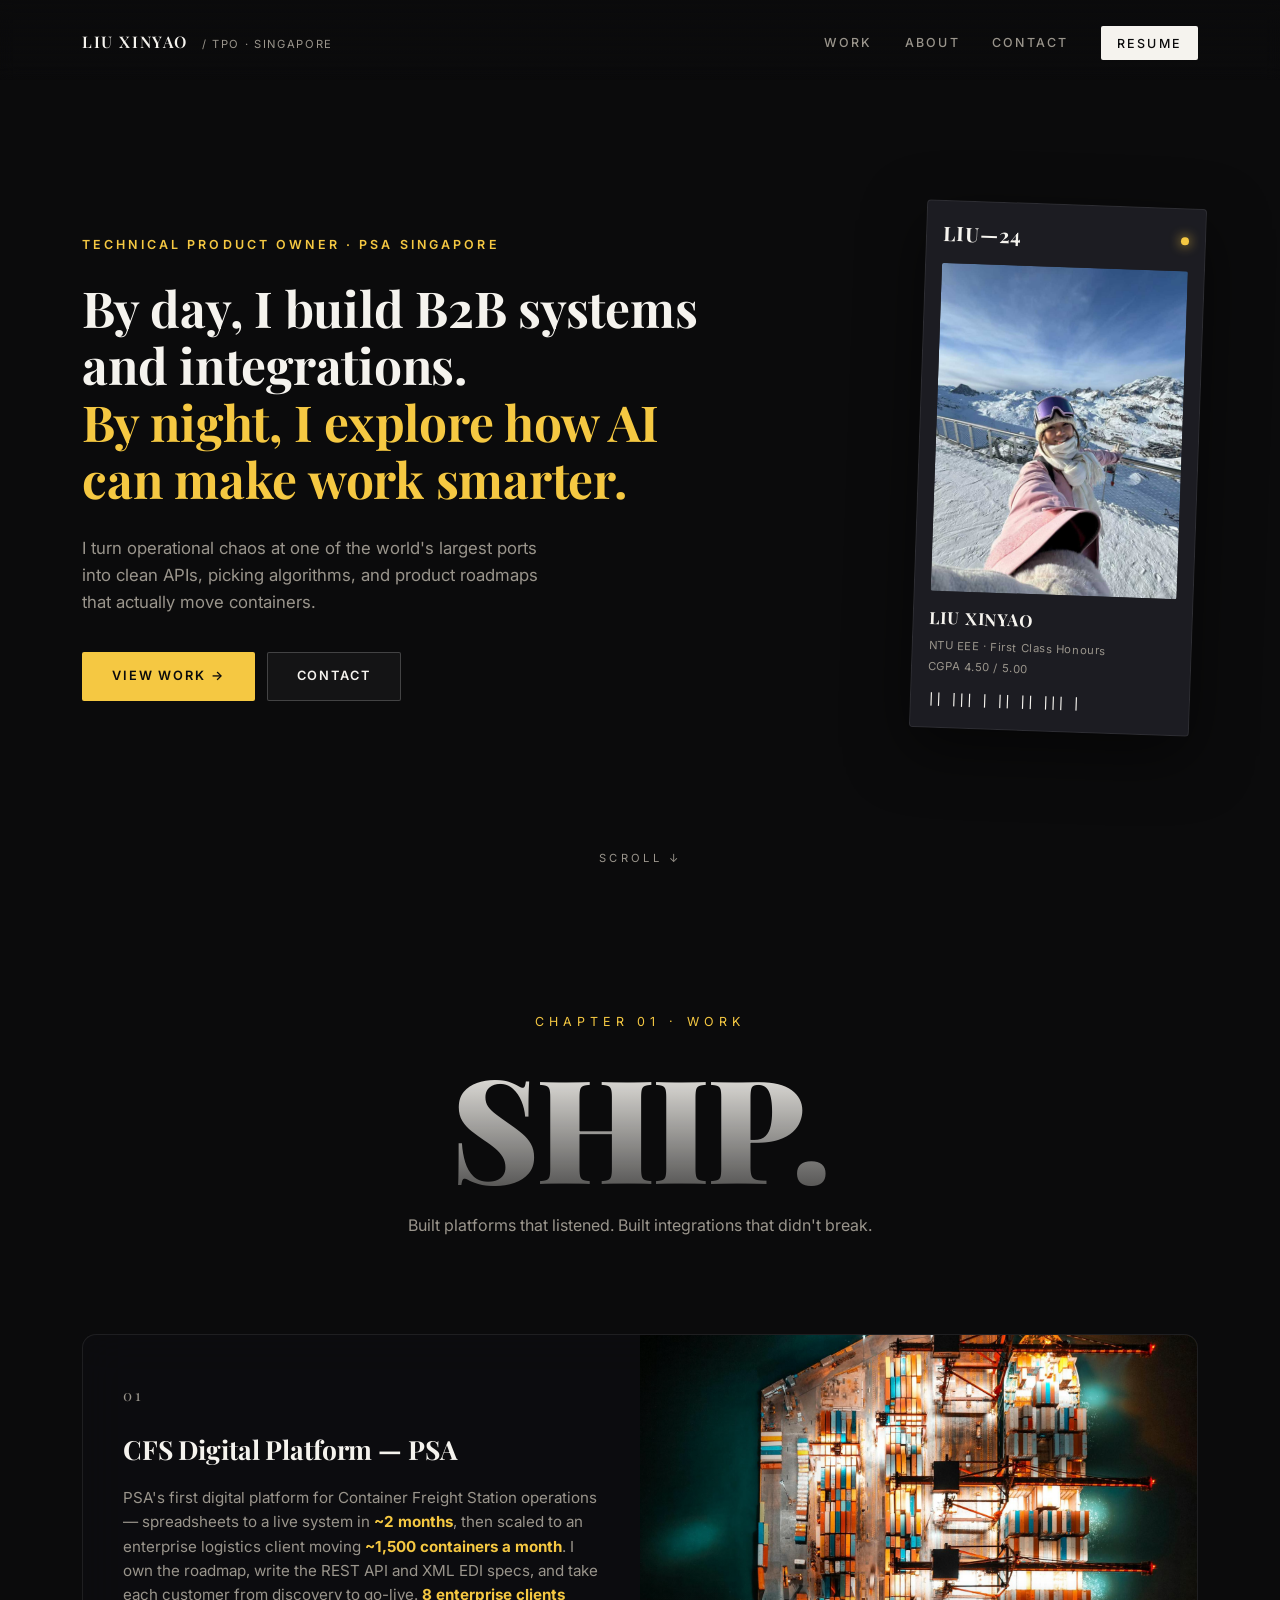
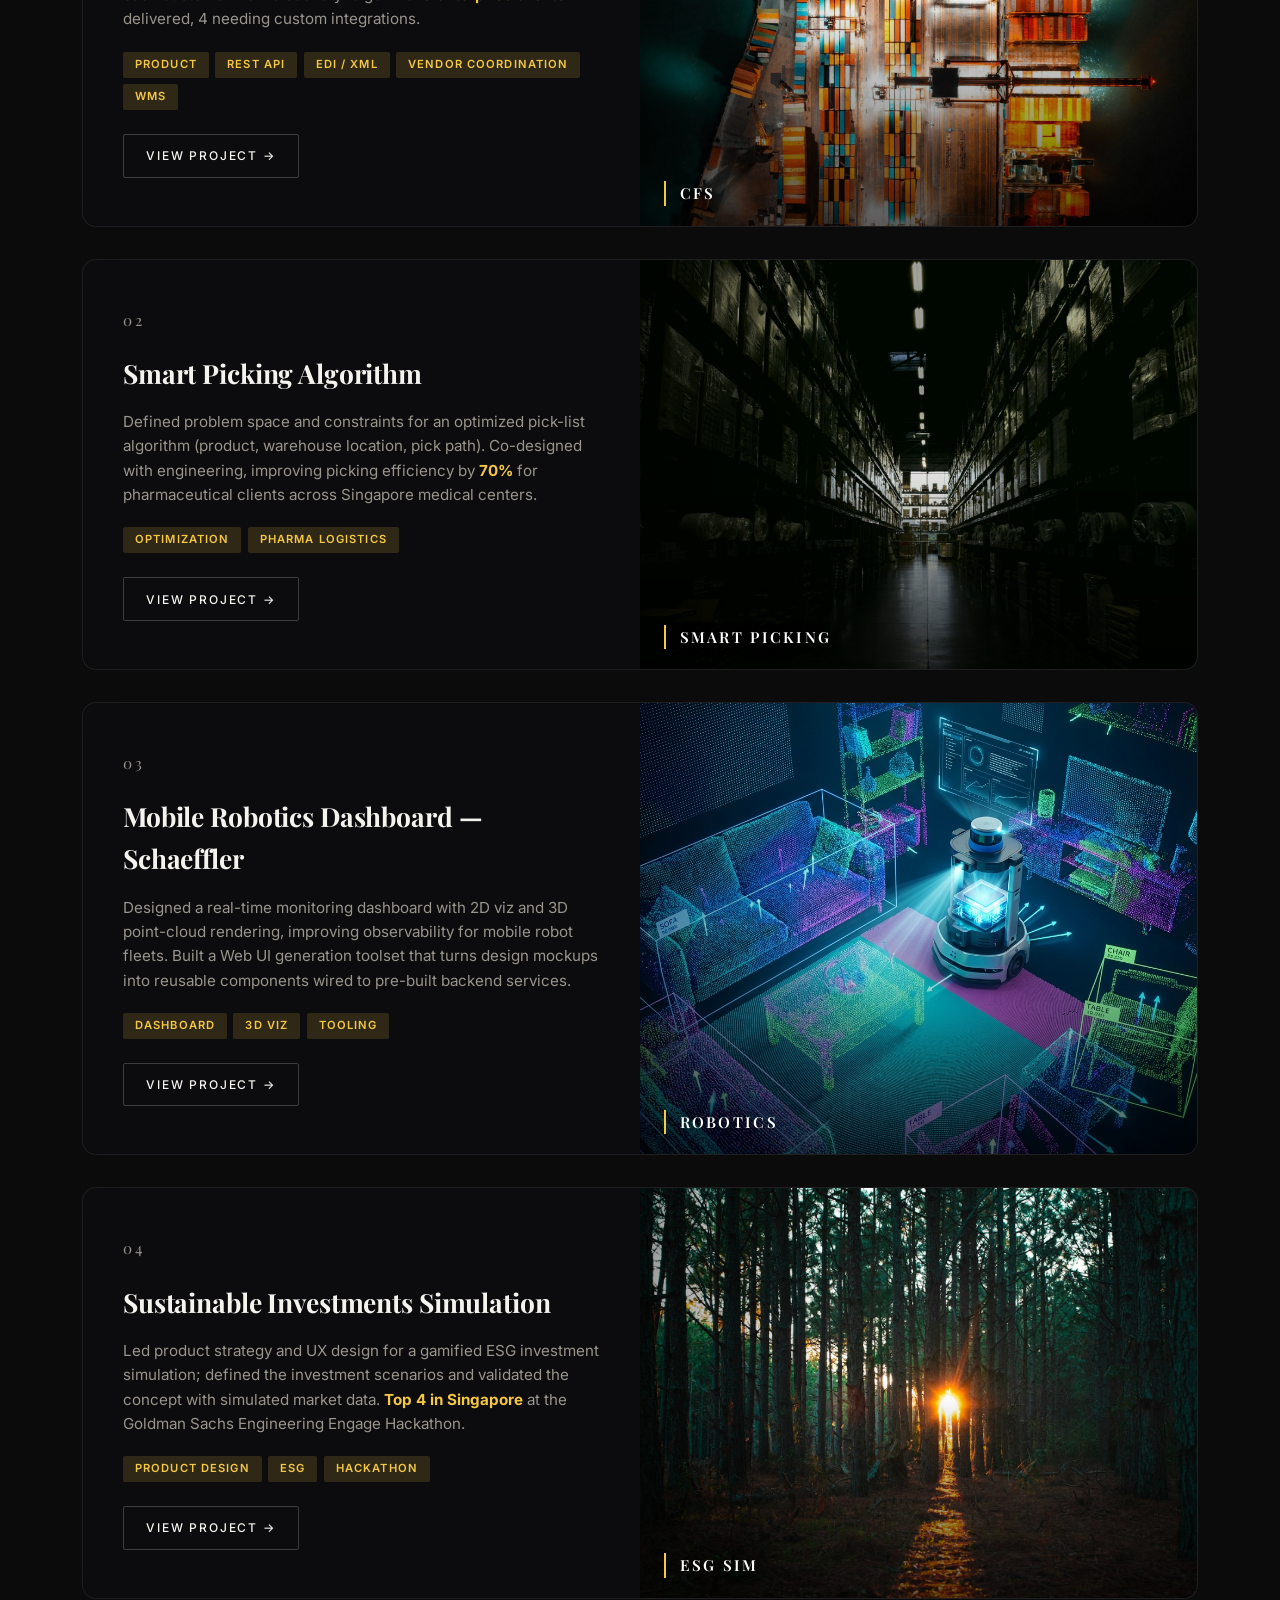
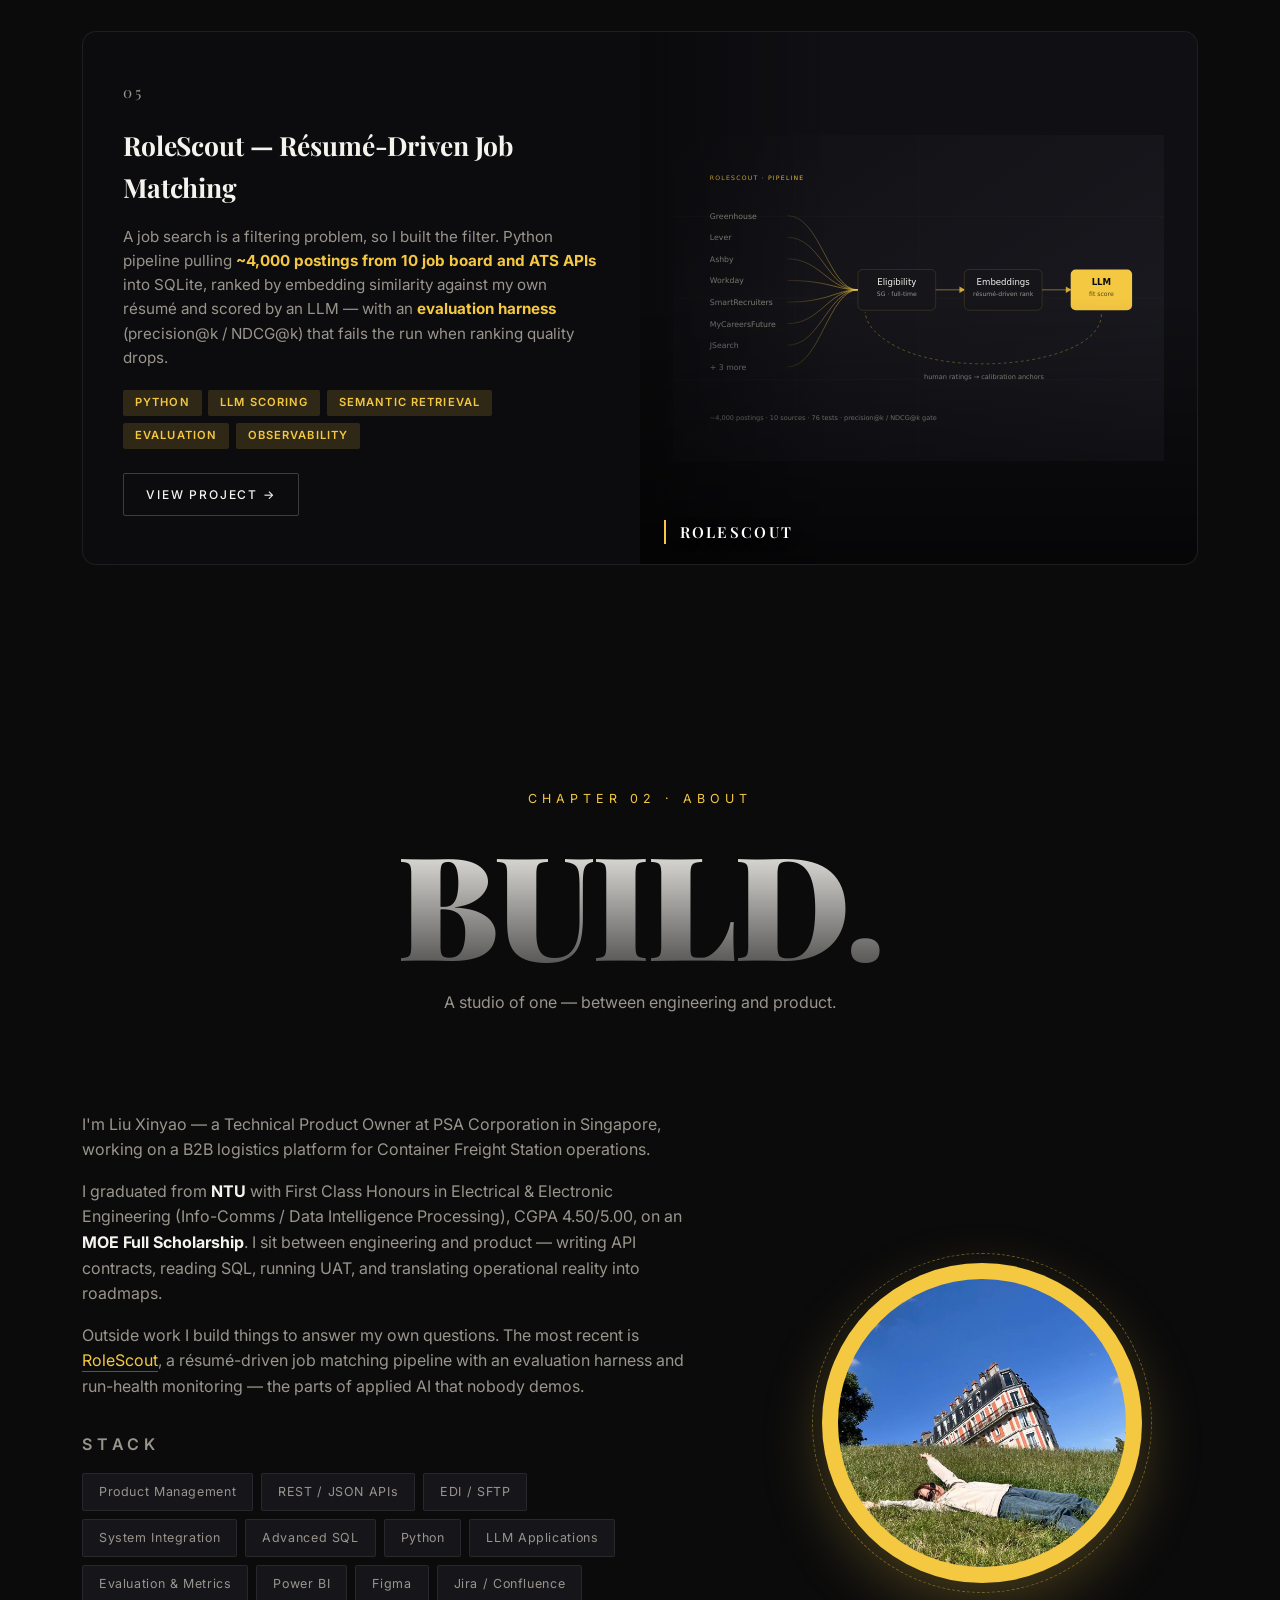
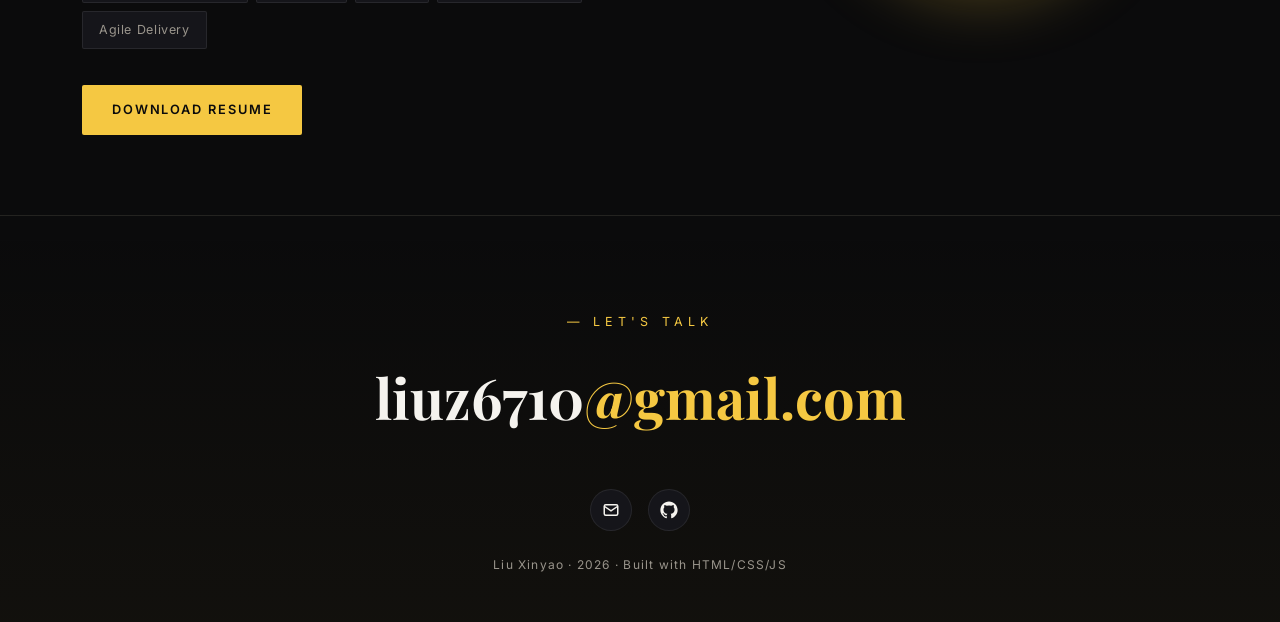
==== index.html @ 4d92f87a "Personal site: case studies, SEO metadata, deploy prep - Add RoleScout case study (résumé-driven job" ====
<!DOCTYPE html>
<html lang="en">
<head>
  <meta charset="UTF-8" />
  <meta name="viewport" content="width=device-width, initial-scale=1.0" />
  <title>Liu Xinyao — Technical Product Owner</title>
  <meta name="description" content="Liu Xinyao — Technical Product Owner at PSA Corporation. NTU EEE First Class Honours. Portfolio of B2B logistics, data, and product work." />
  <link rel="preconnect" href="https://fonts.googleapis.com" />
  <link rel="preconnect" href="https://fonts.gstatic.com" crossorigin />
  <link href="https://fonts.googleapis.com/css2?family=Playfair+Display:wght@600;700;900&family=Inter:wght@300;400;500;600;700&display=swap" rel="stylesheet" />
  <link rel="icon" href="favicon.svg" type="image/svg+xml" />
  <meta property="og:type" content="website" />
  <meta property="og:title" content="Liu Xinyao — Technical Product Owner" />
  <meta property="og:description" content="B2B logistics platforms, system integration and applied AI. Technical Product Owner at PSA Singapore. NTU EEE First Class Honours." />
  <meta property="og:image" content="img/me-hero.jpg" />
  <meta name="twitter:card" content="summary_large_image" />
  <link rel="stylesheet" href="styles.css" />
  <script type="application/ld+json">
  {
    "@context": "https://schema.org",
    "@type": "Person",
    "name": "Liu Xinyao",
    "jobTitle": "Technical Product Owner",
    "worksFor": { "@type": "Organization", "name": "PSA Corporation" },
    "alumniOf": { "@type": "CollegeOrUniversity", "name": "Nanyang Technological University" },
    "address": { "@type": "PostalAddress", "addressLocality": "Singapore" },
    "email": "mailto:liuz6710@gmail.com",
    "knowsAbout": ["Product Management", "System Integration", "B2B Logistics", "SQL", "Applied AI"],
    "sameAs": ["https://github.com/liuz6710-boop"]
  }
  </script>
</head>
<body>
  <!-- 全屏背景视频（fixed），贯穿整页。currentTime 由整页滚动百分比驱动 -->
  <div class="bg" aria-hidden="true">
    <video class="hero-video" muted playsinline preload="auto" disablepictureinpicture>
      <source src="video/hero.mp4" type="video/mp4" />
    </video>
    <div class="bg-overlay"></div>
  </div>

  <!-- 顶部滚动进度条 -->
  <div class="scroll-progress" id="scrollProgress"></div>

  <!-- 右下角环形滚动指示器 -->
  <div class="ring-progress" id="ringProgress" aria-hidden="true">
    <svg viewBox="0 0 44 44">
      <circle class="ring-track" cx="22" cy="22" r="18" />
      <circle class="ring-fill"  cx="22" cy="22" r="18" />
    </svg>
    <span class="ring-pct">0%</span>
  </div>

  <header class="site-header">
    <nav class="nav container">
      <a href="#home" class="logo">LIU XINYAO <span class="logo-sub">/ TPO · SINGAPORE</span></a>
      <ul class="nav-links">
        <li><a href="#projects">Work</a></li>
        <li><a href="#about">About</a></li>
        <li><a href="#contact">Contact</a></li>
        <li><a href="resume.pdf" class="nav-cta" download>Resume</a></li>
      </ul>
    </nav>
  </header>

  <main>
    <!-- ============ HERO ============ -->
    <!-- 视频不在 hero 里了 —— 在 body 顶部的 .bg 里，整页都看得见 -->
    <section id="home" class="hero">
      <div class="hero-content container">
        <div class="hero-text">
          <p class="role">TECHNICAL PRODUCT OWNER · PSA SINGAPORE</p>
          <h1>By day, I build B2B systems<br />and integrations.<br /><span class="accent-text">By night, I explore how AI<br />can make work smarter.</span></h1>
          <p class="intro">
            I turn operational chaos at one of the world's largest ports into
            clean APIs, picking algorithms, and product roadmaps that actually
            move containers.
          </p>
          <div class="hero-actions">
            <a href="#projects" class="btn btn-primary">View Work →</a>
            <a href="#contact" class="btn btn-ghost">Contact</a>
          </div>
        </div>

        <!-- WANG-13 风格的个人 ID 卡片 -->
        <aside class="id-card">
          <div class="id-card-top">
            <span>LIU—24</span>
            <span class="id-dot"></span>
          </div>
          <div class="id-card-photo">
            <img src="img/me-hero.jpg" alt="Liu Xinyao" />
          </div>
          <div class="id-card-body">
            <p class="id-name">LIU XINYAO</p>
            <p class="id-meta">NTU EEE · First Class Honours</p>
            <p class="id-meta">CGPA 4.50 / 5.00</p>
            <div class="id-barcode">|| ||| | ||  || ||| |</div>
          </div>
        </aside>
      </div>

      <div class="scroll-hint">SCROLL ↓</div>
    </section>

    <!-- ============ Chapter title ============ -->
    <section class="chapter container">
      <p class="chapter-eyebrow">CHAPTER 01 · WORK</p>
      <h2 class="chapter-title">SHIP.</h2>
      <p class="chapter-sub">
        Built platforms that listened. Built integrations that didn't break.
      </p>
    </section>

    <!-- ============ PROJECTS ============ -->
    <section id="projects" class="section container">
      <article class="project-card spring">
        <div class="project-text">
          <p class="project-num">01</p>
          <h3>CFS Digital Platform — PSA</h3>
          <p>
            PSA's first digital platform for Container Freight Station
            operations — spreadsheets to a live system in
            <strong>~2 months</strong>, then scaled to an enterprise logistics
            client moving <strong>~1,500 containers a month</strong>. I own the
            roadmap, write the REST API and XML EDI specs, and take each
            customer from discovery to go-live. <strong>8 enterprise
            clients</strong> delivered, 4 needing custom integrations.
          </p>
          <div class="tags">
            <span class="tag">Product</span>
            <span class="tag">REST API</span>
            <span class="tag">EDI / XML</span>
            <span class="tag">Vendor Coordination</span>
            <span class="tag">WMS</span>
          </div>
          <a href="projects/cfs.html" class="view-link">View Project →</a>
        </div>
        <div class="project-image image-cfs">
          <img src="img/projects/cfs.jpg" alt="Container ship at port at night" />
          <span class="project-label">CFS</span>
        </div>
      </article>

      <article class="project-card spring reverse">
        <div class="project-image image-pick">
          <img src="img/projects/smart-picking.jpg" alt="Dim warehouse aisle with tall shelves" />
          <span class="project-label">Smart Picking</span>
        </div>
        <div class="project-text">
          <p class="project-num">02</p>
          <h3>Smart Picking Algorithm</h3>
          <p>
            Defined problem space and constraints for an optimized pick-list
            algorithm (product, warehouse location, pick path). Co-designed
            with engineering, improving picking efficiency by
            <strong>70%</strong> for pharmaceutical clients across Singapore
            medical centers.
          </p>
          <div class="tags">
            <span class="tag">Optimization</span>
            <span class="tag">Pharma Logistics</span>
          </div>
          <a href="projects/smart-picking.html" class="view-link">View Project →</a>
        </div>
      </article>

      <article class="project-card spring">
        <div class="project-text">
          <p class="project-num">03</p>
          <h3>Mobile Robotics Dashboard — Schaeffler</h3>
          <p>
            Designed a real-time monitoring dashboard with 2D viz and 3D
            point-cloud rendering, improving observability for mobile robot
            fleets. Built a Web UI generation toolset that turns design mockups
            into reusable components wired to pre-built backend services.
          </p>
          <div class="tags">
            <span class="tag">Dashboard</span>
            <span class="tag">3D Viz</span>
            <span class="tag">Tooling</span>
          </div>
          <a href="projects/robotics.html" class="view-link">View Project →</a>
        </div>
        <div class="project-image image-robot">
          <img src="img/projects/robotics.jpg" alt="Mobile robot in a room with 3D point cloud visualization" />
          <span class="project-label">Robotics</span>
        </div>
      </article>

      <article class="project-card spring reverse">
        <div class="project-image image-gs">
          <img src="img/projects/esg-sim.jpg" alt="Sun rays piercing through pine forest" />
          <span class="project-label">ESG Sim</span>
        </div>
        <div class="project-text">
          <p class="project-num">04</p>
          <h3>Sustainable Investments Simulation</h3>
          <p>
            Led product strategy and UX design for a gamified ESG investment
            simulation; defined the investment scenarios and validated the
            concept with simulated market data. <strong>Top 4 in
            Singapore</strong> at the Goldman Sachs Engineering Engage
            Hackathon.
          </p>
          <div class="tags">
            <span class="tag">Product Design</span>
            <span class="tag">ESG</span>
            <span class="tag">Hackathon</span>
          </div>
          <a href="projects/esg-sim.html" class="view-link">View Project →</a>
        </div>
      </article>

      <article class="project-card spring">
        <div class="project-text">
          <p class="project-num">05</p>
          <h3>RoleScout — Résumé-Driven Job Matching</h3>
          <p>
            A job search is a filtering problem, so I built the filter. Python
            pipeline pulling <strong>~4,000 postings from 10 job board and ATS
            APIs</strong> into SQLite, ranked by embedding similarity against
            my own résumé and scored by an LLM — with an
            <strong>evaluation harness</strong> (precision@k / NDCG@k) that
            fails the run when ranking quality drops.
          </p>
          <div class="tags">
            <span class="tag">Python</span>
            <span class="tag">LLM Scoring</span>
            <span class="tag">Semantic Retrieval</span>
            <span class="tag">Evaluation</span>
            <span class="tag">Observability</span>
          </div>
          <a href="projects/rolescout.html" class="view-link">View Project →</a>
        </div>
        <div class="project-image image-rolescout">
          <img src="img/projects/rolescout.svg" alt="RoleScout pipeline: ten job sources feeding an eligibility gate, embedding ranking and LLM fit scoring, with a human feedback loop" />
          <span class="project-label">RoleScout</span>
        </div>
      </article>
    </section>

    <!-- ============ Chapter 2 ============ -->
    <section class="chapter container">
      <p class="chapter-eyebrow">CHAPTER 02 · ABOUT</p>
      <h2 class="chapter-title">BUILD.</h2>
      <p class="chapter-sub">
        A studio of one — between engineering and product.
      </p>
    </section>

    <!-- ============ ABOUT ============ -->
    <section id="about" class="section container">
      <div class="about-grid">
        <div class="about-text spring">
          <p>
            I'm Liu Xinyao — a Technical Product Owner at PSA Corporation in
            Singapore, working on a B2B logistics platform for Container
            Freight Station operations.
          </p>
          <p>
            I graduated from <strong>NTU</strong> with First Class Honours in
            Electrical &amp; Electronic Engineering (Info-Comms / Data
            Intelligence Processing), CGPA 4.50/5.00, on an
            <strong>MOE Full Scholarship</strong>. I sit between engineering
            and product — writing API contracts, reading SQL, running UAT,
            and translating operational reality into roadmaps.
          </p>
          <p>
            Outside work I build things to answer my own questions. The most
            recent is <a href="projects/rolescout.html" class="inline-link">RoleScout</a>,
            a résumé-driven job matching pipeline with an evaluation harness and
            run-health monitoring — the parts of applied AI that nobody demos.
          </p>
          <p class="skill-heading">STACK</p>
          <ul class="skill-list">
            <li>Product Management</li>
            <li>REST / JSON APIs</li>
            <li>EDI / SFTP</li>
            <li>System Integration</li>
            <li>Advanced SQL</li>
            <li>Python</li>
            <li>LLM Applications</li>
            <li>Evaluation &amp; Metrics</li>
            <li>Power BI</li>
            <li>Figma</li>
            <li>Jira / Confluence</li>
            <li>Agile Delivery</li>
          </ul>
          <a href="resume.pdf" class="btn btn-primary resume-btn" download>Download Resume</a>
        </div>
        <div class="about-photo spring">
          <div class="photo-circle">
            <img src="img/me-about.jpg" alt="Liu Xinyao" class="circle-img" />
          </div>
        </div>
      </div>
    </section>
  </main>

  <!-- ============ FOOTER ============ -->
  <footer id="contact" class="site-footer">
    <div class="container">
      <p class="footer-eyebrow">— LET'S TALK</p>
      <h2 class="footer-title">liuz6710<span class="accent-text">@gmail.com</span></h2>
      <div class="social-icons">
        <a href="mailto:liuz6710@gmail.com" aria-label="Email">
          <svg viewBox="0 0 24 24" fill="none" stroke="currentColor" stroke-width="2"><rect x="3" y="5" width="18" height="14" rx="2"/><path d="M3 7l9 6 9-6"/></svg>
        </a>
        <a href="https://github.com/liuz6710-boop" target="_blank" rel="noopener" aria-label="GitHub">
          <svg viewBox="0 0 24 24" fill="currentColor"><path d="M12 .5C5.65.5.5 5.65.5 12c0 5.08 3.29 9.39 7.86 10.91.58.11.79-.25.79-.55 0-.27-.01-.99-.02-1.95-3.2.69-3.88-1.54-3.88-1.54-.52-1.33-1.27-1.69-1.27-1.69-1.04-.71.08-.7.08-.7 1.15.08 1.76 1.18 1.76 1.18 1.02 1.76 2.69 1.25 3.35.96.1-.74.4-1.25.72-1.54-2.55-.29-5.24-1.28-5.24-5.69 0-1.26.45-2.28 1.18-3.09-.12-.29-.51-1.46.11-3.04 0 0 .97-.31 3.18 1.18a11 11 0 015.8 0c2.21-1.49 3.18-1.18 3.18-1.18.63 1.58.23 2.75.11 3.04.74.81 1.18 1.83 1.18 3.09 0 4.42-2.69 5.4-5.26 5.69.41.36.78 1.06.78 2.14 0 1.55-.01 2.8-.01 3.18 0 .31.21.67.8.55C20.21 21.38 23.5 17.08 23.5 12 23.5 5.65 18.35.5 12 .5z"/></svg>
        </a>
      </div>
      <p class="footer-text">Liu Xinyao · <span id="year"></span> · Built with HTML/CSS/JS</p>
    </div>
  </footer>

  <script src="script.js"></script>
</body>
</html>
---- styles.css ----
:root {
  --bg: #0b0b0c;
  --surface: #15151a;
  --surface-elev: #1c1c22;
  --text: #f5f3ee;
  --text-muted: #9a958c;
  --accent: #f5c842;
  --accent-soft: rgba(245, 200, 66, 0.15);
  --accent-hover: #ffd44d;
  --border: rgba(255, 255, 255, 0.08);
  --radius: 14px;
  --shadow: 0 20px 60px rgba(0, 0, 0, 0.5);
  --max-width: 1180px;

  /* spring 缓动：带 overshoot 的弹簧曲线 */
  --spring: cubic-bezier(0.34, 1.56, 0.64, 1);
}

* {
  box-sizing: border-box;
  margin: 0;
  padding: 0;
}

html {
  scroll-behavior: smooth;
}

body {
  font-family: "Inter", -apple-system, BlinkMacSystemFont, "PingFang SC",
    "Microsoft YaHei", sans-serif;
  background: var(--bg);
  color: var(--text);
  line-height: 1.6;
  -webkit-font-smoothing: antialiased;
  overflow-x: hidden;
}

.container {
  max-width: var(--max-width);
  margin: 0 auto;
  padding: 0 2rem;
}

.accent-text {
  color: var(--accent);
}

/* ========== Top scroll progress bar ========== */
.scroll-progress {
  position: fixed;
  top: 0;
  left: 0;
  height: 3px;
  width: 0%;
  background: linear-gradient(90deg, var(--accent), var(--accent-hover));
  z-index: 1000;
  transition: width 0.05s linear;
  box-shadow: 0 0 12px var(--accent);
}

/* ========== Bottom-right ring scroll progress ========== */
.ring-progress {
  position: fixed;
  bottom: 1.5rem;
  right: 1.5rem;
  width: 56px;
  height: 56px;
  z-index: 999;
  background: rgba(20, 20, 22, 0.7);
  backdrop-filter: blur(10px);
  border-radius: 50%;
  border: 1px solid var(--border);
  display: flex;
  align-items: center;
  justify-content: center;
  opacity: 0;
  transform: translateY(20px);
  transition: opacity 0.4s, transform 0.4s;
}

.ring-progress.visible {
  opacity: 1;
  transform: translateY(0);
}

.ring-progress svg {
  position: absolute;
  inset: 0;
  width: 100%;
  height: 100%;
  transform: rotate(-90deg);
}

.ring-track {
  fill: none;
  stroke: rgba(255, 255, 255, 0.08);
  stroke-width: 2.5;
}

.ring-fill {
  fill: none;
  stroke: var(--accent);
  stroke-width: 2.5;
  stroke-linecap: round;
  stroke-dasharray: 113.1;  /* 2 * pi * r (r=18) */
  stroke-dashoffset: 113.1;
  transition: stroke-dashoffset 0.15s ease-out;
}

.ring-pct {
  font-size: 0.7rem;
  font-weight: 600;
  color: var(--text);
  letter-spacing: 0.02em;
}

/* ========== Header ========== */
.site-header {
  position: fixed;
  top: 0;
  left: 0;
  right: 0;
  z-index: 100;
  padding-top: 4px; /* sits below scroll progress */
  background: linear-gradient(to bottom, rgba(11, 11, 12, 0.85), rgba(11, 11, 12, 0));
  backdrop-filter: blur(8px);
}

.nav {
  display: flex;
  align-items: center;
  justify-content: space-between;
  height: 76px;
}

.logo {
  font-family: "Playfair Display", serif;
  font-size: 1rem;
  font-weight: 600;
  color: var(--text);
  text-decoration: none;
  letter-spacing: 0.1em;
}

.logo-sub {
  color: var(--text-muted);
  font-family: "Inter", sans-serif;
  font-size: 0.7rem;
  font-weight: 400;
  letter-spacing: 0.15em;
  margin-left: 0.5rem;
}

.nav-links {
  display: flex;
  gap: 2rem;
  list-style: none;
  align-items: center;
}

.nav-links a {
  color: var(--text-muted);
  text-decoration: none;
  font-size: 0.78rem;
  font-weight: 500;
  letter-spacing: 0.18em;
  text-transform: uppercase;
  position: relative;
  transition: color 0.2s;
}

.nav-links a:hover {
  color: var(--text);
}

.nav-cta {
  background: var(--text);
  color: var(--bg) !important;
  padding: 0.6rem 1rem;
  border-radius: 2px;
  font-size: 0.72rem;
  letter-spacing: 0.18em;
}

.nav-cta:hover {
  background: var(--accent);
}

/* ========== Persistent background video ========== */
/* .bg 是 body 顶层的 position:fixed 层，整页滚动它都钉在视口里 */
.bg {
  position: fixed;
  inset: 0;
  z-index: -1;        /* 落在所有内容之下 */
  overflow: hidden;
  background: var(--bg);   /* 视频未加载/失败时的兜底色 */
}

.hero-video {
  position: absolute;
  inset: 0;
  width: 100%;
  height: 100%;
  object-fit: cover;
  object-position: center;
  background: radial-gradient(ellipse at center, #2a2520 0%, #0b0b0c 70%);
  /* 金色海浪本身偏暗，留多一点亮度让金光亮起来 */
  filter: brightness(0.85) contrast(1.1) saturate(1.15);
}

/* 全局遮罩 —— 顶亮底暗，配合滚动让下方内容（projects/about）有更好的可读性 */
.bg-overlay {
  position: absolute;
  inset: 0;
  background:
    radial-gradient(ellipse at 30% 40%, transparent 0%, rgba(11, 11, 12, 0.45) 75%),
    linear-gradient(180deg,
      rgba(11, 11, 12, 0.30) 0%,
      rgba(11, 11, 12, 0.55) 50%,
      rgba(11, 11, 12, 0.85) 100%);
}

/* ========== HERO ========== */
/* 不再是 sticky 250vh —— 普通 100vh，视频在 body 背景层 */
.hero {
  position: relative;
  min-height: 100vh;
  display: flex;
  align-items: center;
}

.hero-content {
  position: relative;
  z-index: 2;
  width: 100%;
  display: grid;
  grid-template-columns: 1.6fr 1fr;
  gap: 4rem;
  align-items: center;
  padding-top: 100px;
  padding-bottom: 4rem;
}

.role {
  color: var(--accent);
  font-size: 0.78rem;
  font-weight: 600;
  letter-spacing: 0.25em;
  margin-bottom: 1.5rem;
  text-transform: uppercase;
}

.hero h1 {
  font-family: "Playfair Display", serif;
  font-size: clamp(1.9rem, 4vw, 3.1rem);
  font-weight: 700;
  line-height: 1.15;
  margin-bottom: 1.75rem;
  letter-spacing: -0.005em;
}

.intro {
  color: var(--text-muted);
  font-size: 1.05rem;
  max-width: 480px;
  margin-bottom: 2.25rem;
}

.hero-actions {
  display: flex;
  gap: 0.75rem;
  flex-wrap: wrap;
}

.btn {
  display: inline-flex;
  align-items: center;
  justify-content: center;
  padding: 0.85rem 1.8rem;
  border-radius: 2px;
  font-size: 0.8rem;
  font-weight: 600;
  letter-spacing: 0.15em;
  text-transform: uppercase;
  text-decoration: none;
  border: 1px solid transparent;
  cursor: pointer;
  transition: all 0.25s var(--spring);
}

.btn-primary {
  background: var(--accent);
  color: #0b0b0c;
}

.btn-primary:hover {
  background: var(--accent-hover);
  transform: translateY(-2px);
  box-shadow: 0 8px 20px rgba(245, 200, 66, 0.3);
}

.btn-ghost {
  background: rgba(255, 255, 255, 0.04);
  border-color: rgba(255, 255, 255, 0.2);
  color: var(--text);
}

.btn-ghost:hover {
  background: rgba(255, 255, 255, 0.1);
  border-color: var(--text);
}

/* ========== ID Card (WANG-13 style poster) ========== */
.id-card {
  background: var(--surface-elev);
  border: 1px solid var(--border);
  border-radius: 4px;
  padding: 1rem;
  width: 100%;
  max-width: 280px;
  margin-left: auto;
  box-shadow: var(--shadow);
  position: relative;
  transform: rotate(2deg);
  animation: cardFloat 6s ease-in-out infinite;
}

@keyframes cardFloat {
  0%, 100% { transform: rotate(2deg) translateY(0); }
  50%      { transform: rotate(2deg) translateY(-10px); }
}

.id-card-top {
  display: flex;
  justify-content: space-between;
  align-items: center;
  font-family: "Playfair Display", serif;
  font-size: 1.25rem;
  font-weight: 700;
  margin-bottom: 0.85rem;
  letter-spacing: 0.05em;
}

.id-dot {
  width: 8px;
  height: 8px;
  background: var(--accent);
  border-radius: 50%;
  box-shadow: 0 0 12px var(--accent);
  animation: pulse 2s ease-in-out infinite;
}

@keyframes pulse {
  0%, 100% { opacity: 1; transform: scale(1); }
  50%      { opacity: 0.5; transform: scale(1.3); }
}

.id-card-photo {
  aspect-ratio: 3/4;
  background: linear-gradient(135deg, #2a2a35, #1a1a22);
  border-radius: 2px;
  display: flex;
  align-items: center;
  justify-content: center;
  color: var(--text-muted);
  font-size: 0.85rem;
  margin-bottom: 0.85rem;
  overflow: hidden;
}

.id-card-photo img {
  width: 100%;
  height: 100%;
  object-fit: cover;
  object-position: center;
  display: block;
}

.id-card-body {
  font-size: 0.75rem;
}

.id-name {
  font-family: "Playfair Display", serif;
  font-size: 1.05rem;
  font-weight: 700;
  letter-spacing: 0.05em;
  margin-bottom: 0.35rem;
}

.id-meta {
  color: var(--text-muted);
  font-size: 0.7rem;
  letter-spacing: 0.05em;
  margin-bottom: 0.2rem;
}

.id-barcode {
  font-family: monospace;
  font-size: 0.9rem;
  letter-spacing: -1px;
  color: var(--text);
  margin-top: 0.75rem;
  white-space: nowrap;
  overflow: hidden;
}

/* ========== Scroll hint ========== */
.scroll-hint {
  position: absolute;
  bottom: 2rem;
  left: 50%;
  transform: translateX(-50%);
  z-index: 3;
  font-size: 0.7rem;
  letter-spacing: 0.3em;
  color: var(--text-muted);
  animation: bounce 2.5s ease-in-out infinite;
}

@keyframes bounce {
  0%, 100% { transform: translate(-50%, 0); opacity: 0.7; }
  50%      { transform: translate(-50%, 8px); opacity: 1; }
}

/* ========== Chapter ========== */
.chapter {
  text-align: center;
  padding: 7rem 2rem 4rem;
}

.chapter-eyebrow {
  font-size: 0.78rem;
  letter-spacing: 0.4em;
  color: var(--accent);
  margin-bottom: 1.5rem;
  text-transform: uppercase;
}

.chapter-title {
  font-family: "Playfair Display", serif;
  font-size: clamp(4rem, 12vw, 9rem);
  font-weight: 900;
  letter-spacing: -0.02em;
  line-height: 0.95;
  margin-bottom: 1.25rem;
  background: linear-gradient(180deg, var(--text) 0%, rgba(245, 243, 238, 0.3) 100%);
  -webkit-background-clip: text;
  background-clip: text;
  color: transparent;
}

.chapter-sub {
  color: var(--text-muted);
  font-size: 1rem;
  max-width: 560px;
  margin: 0 auto;
}

/* ========== Sections / Projects ========== */
.section {
  padding: 2rem 2rem 5rem;
}

.project-card {
  display: grid;
  grid-template-columns: 1fr 1fr;
  background: rgba(15, 15, 20, 0.48);
  backdrop-filter: blur(22px) saturate(1.2);
  -webkit-backdrop-filter: blur(22px) saturate(1.2);
  border: 1px solid var(--border);
  border-radius: var(--radius);
  overflow: hidden;
  margin-bottom: 2rem;
  transition: transform 0.4s var(--spring), box-shadow 0.4s, border-color 0.3s;
}

.project-card:hover {
  transform: translateY(-6px);
  box-shadow: 0 20px 50px rgba(0, 0, 0, 0.6);
  border-color: rgba(245, 200, 66, 0.3);
}

.project-card.reverse { direction: rtl; }
.project-card.reverse > * { direction: ltr; }

.project-text {
  padding: 3rem 2.5rem;
  display: flex;
  flex-direction: column;
  justify-content: center;
}

.project-num {
  font-family: "Playfair Display", serif;
  font-size: 0.9rem;
  color: var(--accent);
  letter-spacing: 0.2em;
  margin-bottom: 0.85rem;
}

.project-text h3 {
  font-family: "Playfair Display", serif;
  font-size: 1.65rem;
  font-weight: 700;
  margin-bottom: 1rem;
  letter-spacing: -0.005em;
}

.project-text p {
  color: var(--text-muted);
  font-size: 0.95rem;
  margin-bottom: 1.25rem;
}

.project-text strong { color: var(--accent); }

.tags {
  display: flex;
  flex-wrap: wrap;
  gap: 0.4rem;
  margin-bottom: 1.5rem;
}

.tag {
  background: var(--accent-soft);
  color: var(--accent);
  padding: 0.25rem 0.75rem;
  border-radius: 2px;
  font-size: 0.7rem;
  font-weight: 600;
  letter-spacing: 0.1em;
  text-transform: uppercase;
}

.view-link {
  align-self: flex-start;
  padding: 0.7rem 1.4rem;
  border: 1px solid rgba(255, 255, 255, 0.2);
  border-radius: 2px;
  color: var(--text);
  text-decoration: none;
  font-size: 0.75rem;
  letter-spacing: 0.15em;
  text-transform: uppercase;
  font-weight: 500;
  transition: all 0.25s var(--spring);
}

.view-link:hover {
  background: var(--accent);
  color: #0b0b0c;
  border-color: var(--accent);
  transform: translateX(4px);
}

.project-image {
  min-height: 300px;
  position: relative;
  overflow: hidden;
  font-family: "Playfair Display", serif;
}

/* 项目照片填满整个面板 */
.project-image img {
  position: absolute;
  inset: 0;
  width: 100%;
  height: 100%;
  object-fit: cover;
  object-position: center;
  z-index: 0;
  display: block;
  transition: transform 0.6s ease;
}

/* 竖图在横向裁切时的最佳焦点 */
.image-cfs   img { object-position: center 35%; }  /* 让吊机阵列在视口中央 */
.image-robot img { object-position: center; }     /* Foxglove dashboard 本身就深色高对比，不再加 filter */

.project-card:hover .project-image img {
  transform: scale(1.04);
}

/* 底部 + 左下角的暗渐变 —— 让 label 文字可读 */
.project-image::after {
  content: "";
  position: absolute;
  inset: 0;
  z-index: 1;
  background:
    linear-gradient(180deg, rgba(0,0,0,0) 50%, rgba(0,0,0,0.65) 100%),
    linear-gradient(90deg, rgba(0,0,0,0.4) 0%, rgba(0,0,0,0) 35%);
  pointer-events: none;
}

/* 小标签 —— 左下角 */
.project-label {
  position: absolute;
  left: 1.5rem;
  bottom: 1.25rem;
  z-index: 2;
  font-size: 0.95rem;
  font-weight: 600;
  letter-spacing: 0.15em;
  text-transform: uppercase;
  color: #fff;
  text-shadow: 0 2px 12px rgba(0, 0, 0, 0.7);
  /* 左侧的小竖线 */
  padding-left: 0.85rem;
  border-left: 2px solid var(--accent);
}

/* 半透明色块 —— 让背景视频透出来但仍保留项目色调辨识度 */
.image-cfs   { background: linear-gradient(135deg, rgba(58, 45, 16, 0.55), rgba(245, 200, 66, 0.30)); color: #fff8e0; }
.image-pick  { background: linear-gradient(135deg, rgba(26, 42, 58, 0.55), rgba(61, 106, 153, 0.30)); color: #e0eaf5; }
.image-robot { background: linear-gradient(135deg, rgba(42, 26, 58, 0.55), rgba(118, 89, 168, 0.30)); color: #f0e7ff; }
.image-gs    { background: linear-gradient(135deg, rgba(26, 58, 37, 0.55), rgba(74, 140, 94, 0.30)); color: #e7f5eb; }
.image-rolescout { background: linear-gradient(135deg, rgba(20, 20, 26, 0.85), rgba(245, 200, 66, 0.18)); color: #fff8e0; }
/* pipeline diagram: show the whole thing, never crop it */
.image-rolescout img { object-fit: contain; background: #101014; padding: 6%; }

/* ========== Spring-in card animation ========== */
.spring {
  opacity: 0;
  transform: translateY(60px) scale(0.94);
  transition:
    opacity 0.7s ease,
    transform 0.8s var(--spring);
}

.spring.visible {
  opacity: 1;
  transform: translateY(0) scale(1);
}

/* ========== About ========== */
.about-grid {
  display: grid;
  grid-template-columns: 1.4fr 1fr;
  gap: 5rem;
  align-items: center;
}

.about-text p {
  color: var(--text-muted);
  margin-bottom: 1rem;
  font-size: 1rem;
}

.about-text strong { color: var(--text); }

.skill-heading {
  margin-top: 2rem;
  margin-bottom: 0.85rem;
  font-weight: 600;
  color: var(--accent);
  font-size: 0.78rem;
  letter-spacing: 0.3em;
}

.skill-list {
  list-style: none;
  display: flex;
  flex-wrap: wrap;
  gap: 0.5rem;
  margin-bottom: 2.25rem;
}

.skill-list li {
  background: var(--surface);
  border: 1px solid var(--border);
  padding: 0.5rem 1rem;
  border-radius: 2px;
  font-size: 0.78rem;
  color: var(--text-muted);
  letter-spacing: 0.05em;
}

.about-photo {
  display: flex;
  justify-content: center;
}

.photo-circle {
  position: relative;
  width: 320px;
  height: 320px;
  border-radius: 50%;
  background: var(--accent);
  display: flex;
  align-items: center;
  justify-content: center;
  box-shadow: 0 20px 60px rgba(245, 200, 66, 0.25);
}

.photo-circle::before {
  content: "";
  position: absolute;
  inset: -10px;
  border: 1px dashed rgba(245, 200, 66, 0.4);
  border-radius: 50%;
  animation: spin 30s linear infinite;
}

@keyframes spin {
  to { transform: rotate(360deg); }
}

.circle-placeholder {
  width: 90%;
  height: 90%;
  border-radius: 50%;
  background: var(--surface);
  display: flex;
  align-items: center;
  justify-content: center;
  color: var(--text-muted);
  font-size: 0.9rem;
}

.circle-img {
  width: 90%;
  height: 90%;
  border-radius: 50%;
  object-fit: cover;
  /* Paris 那张人物在画面下半 + 建筑在上方，往下偏一点把人留在圆里 */
  object-position: center 60%;
  display: block;
}

/* ========== Footer ========== */
.site-footer {
  padding: 6rem 0 3rem;
  border-top: 1px solid var(--border);
  text-align: center;
  background: linear-gradient(180deg, transparent, rgba(245, 200, 66, 0.03));
}

.footer-eyebrow {
  font-size: 0.78rem;
  letter-spacing: 0.4em;
  color: var(--accent);
  margin-bottom: 1.25rem;
}

.footer-title {
  font-family: "Playfair Display", serif;
  font-size: clamp(2rem, 5vw, 3.5rem);
  font-weight: 700;
  margin-bottom: 3rem;
  word-break: break-word;
}

.social-icons {
  display: flex;
  justify-content: center;
  gap: 1rem;
  margin-bottom: 1.5rem;
}

.social-icons a {
  width: 42px;
  height: 42px;
  border-radius: 50%;
  background: var(--surface);
  border: 1px solid var(--border);
  color: var(--text);
  display: inline-flex;
  align-items: center;
  justify-content: center;
  transition: all 0.25s var(--spring);
}

.social-icons a:hover {
  background: var(--accent);
  color: #0b0b0c;
  transform: translateY(-3px) scale(1.05);
  border-color: var(--accent);
}

.social-icons svg {
  width: 18px;
  height: 18px;
}

.footer-text {
  color: var(--text-muted);
  font-size: 0.75rem;
  letter-spacing: 0.1em;
}

/* ========== Responsive ========== */
@media (max-width: 900px) {
  .hero-content {
    grid-template-columns: 1fr;
    gap: 2.5rem;
    padding-top: 90px;
  }

  .id-card {
    margin: 0 auto;
    max-width: 220px;
    order: -1;
  }

  .project-card,
  .project-card.reverse {
    grid-template-columns: 1fr;
    direction: ltr;
  }

  .project-image {
    min-height: 200px;
    order: -1;
  }

  .about-grid {
    grid-template-columns: 1fr;
    gap: 3rem;
    text-align: left;
  }

  .about-photo { order: -1; }

  .photo-circle {
    width: 240px;
    height: 240px;
  }

  .nav-links {
    gap: 1.2rem;
    font-size: 0.7rem;
  }

  .logo-sub { display: none; }

  .ring-progress {
    bottom: 1rem;
    right: 1rem;
    width: 48px;
    height: 48px;
  }

  .chapter { padding: 5rem 2rem 2rem; }
}

@media (max-width: 600px) {
  .nav-cta { display: none; }
}

/* Reduced motion */
@media (prefers-reduced-motion: reduce) {
  *, *::before, *::after {
    animation-duration: 0.01ms !important;
    transition-duration: 0.01ms !important;
  }
}

/* ========================================================================
   PROJECT DETAIL PAGE (projects/*.html)
   ======================================================================== */

.project-detail {
  padding-top: 100px;
  padding-bottom: 4rem;
}

.back-link {
  display: inline-block;
  margin: 1rem 2rem 0;
  color: var(--text-muted);
  text-decoration: none;
  font-size: 0.78rem;
  letter-spacing: 0.2em;
  text-transform: uppercase;
  transition: color 0.2s;
}

.back-link:hover { color: var(--accent); }

/* ----- Project hero ----- */
.project-hero {
  padding: 4rem 2rem 3rem;
  border-bottom: 1px solid var(--border);
  margin-bottom: 4rem;
}

.project-hero .project-num {
  font-family: "Inter", sans-serif;
  font-size: 0.78rem;
  font-weight: 600;
  letter-spacing: 0.3em;
  color: var(--accent);
  margin-bottom: 2rem;
}

.project-title {
  font-family: "Playfair Display", serif;
  font-size: clamp(2.5rem, 6vw, 4.5rem);
  font-weight: 700;
  line-height: 1.05;
  letter-spacing: -0.015em;
  margin-bottom: 1.5rem;
}

.project-lead {
  font-size: 1.15rem;
  color: var(--text-muted);
  max-width: 700px;
  margin-bottom: 2.5rem;
  line-height: 1.55;
}

.project-meta {
  list-style: none;
  display: grid;
  grid-template-columns: repeat(auto-fit, minmax(180px, 1fr));
  gap: 1.25rem;
  padding: 1.5rem 0;
  border-top: 1px solid var(--border);
  border-bottom: 1px solid var(--border);
  margin-bottom: 2rem;
}

.project-meta li {
  display: flex;
  flex-direction: column;
  gap: 0.3rem;
}

.meta-label {
  font-size: 0.7rem;
  font-weight: 600;
  letter-spacing: 0.2em;
  text-transform: uppercase;
  color: var(--accent);
}

.project-meta li span:last-child {
  font-size: 0.95rem;
  color: var(--text);
}

/* ----- Stats ----- */
.stats {
  display: grid;
  grid-template-columns: repeat(auto-fit, minmax(200px, 1fr));
  gap: 1.5rem;
  margin-bottom: 5rem;
}

.stat {
  background: rgba(21, 21, 26, 0.78);
  backdrop-filter: blur(14px) saturate(1.1);
  -webkit-backdrop-filter: blur(14px) saturate(1.1);
  border: 1px solid var(--border);
  border-radius: var(--radius);
  padding: 1.75rem 1.5rem;
  text-align: center;
}

.stat-num {
  font-family: "Playfair Display", serif;
  font-size: 2.4rem;
  font-weight: 700;
  color: var(--accent);
  margin-bottom: 0.4rem;
  letter-spacing: -0.01em;
}

.stat-label {
  font-size: 0.78rem;
  color: var(--text-muted);
  letter-spacing: 0.08em;
}

/* ----- Detail sections ----- */
.detail-section {
  margin-bottom: 5rem;
  max-width: 820px;
}

.detail-eyebrow {
  font-size: 0.75rem;
  font-weight: 600;
  letter-spacing: 0.35em;
  color: var(--accent);
  margin-bottom: 1rem;
  text-transform: uppercase;
}

.detail-section h2 {
  font-family: "Playfair Display", serif;
  font-size: clamp(1.6rem, 3.2vw, 2.4rem);
  font-weight: 700;
  line-height: 1.2;
  margin-bottom: 1.5rem;
  letter-spacing: -0.005em;
}

.detail-section p {
  color: var(--text-muted);
  font-size: 1.02rem;
  line-height: 1.75;
  margin-bottom: 1.1rem;
}

.detail-section strong { color: var(--text); }

.bullet-list {
  list-style: none;
  padding: 0;
}

.bullet-list li {
  position: relative;
  padding-left: 1.6rem;
  margin-bottom: 0.85rem;
  color: var(--text-muted);
  font-size: 1rem;
  line-height: 1.7;
}

.bullet-list li::before {
  content: "▸";
  position: absolute;
  left: 0;
  top: 0;
  color: var(--accent);
}

.bullet-list strong { color: var(--text); }

.inline-link {
  color: var(--accent);
  text-decoration: none;
  border-bottom: 1px solid rgba(245, 200, 66, 0.4);
  padding-bottom: 1px;
  transition: border-color 0.2s;
}

.inline-link:hover { border-color: var(--accent); }

/* ----- Arch grid (2x2) ----- */
.arch-grid {
  display: grid;
  grid-template-columns: repeat(auto-fit, minmax(280px, 1fr));
  gap: 1.25rem;
  margin-top: 1.75rem;
}

.arch-card {
  background: rgba(21, 21, 26, 0.78);
  backdrop-filter: blur(14px) saturate(1.1);
  -webkit-backdrop-filter: blur(14px) saturate(1.1);
  border: 1px solid var(--border);
  border-radius: var(--radius);
  padding: 1.6rem;
}

.arch-card h3 {
  font-family: "Playfair Display", serif;
  font-size: 1.1rem;
  font-weight: 700;
  margin-bottom: 0.5rem;
  color: var(--accent);
  letter-spacing: 0.02em;
}

.arch-card p {
  font-size: 0.92rem;
  margin-bottom: 0;
  line-height: 1.6;
}

.stack-grid {
  max-width: none;
}

/* ----- Bottom project nav ----- */
.project-nav {
  display: flex;
  justify-content: space-between;
  align-items: center;
  gap: 1rem;
  padding: 3rem 2rem 2rem;
  margin-top: 2rem;
  border-top: 1px solid var(--border);
  max-width: var(--max-width);
}

@media (max-width: 720px) {
  .project-hero { padding: 3rem 2rem 2rem; }
  .stats { margin-bottom: 3rem; }
  .detail-section { margin-bottom: 3rem; }
  .project-nav {
    flex-direction: column;
    align-items: stretch;
  }
}
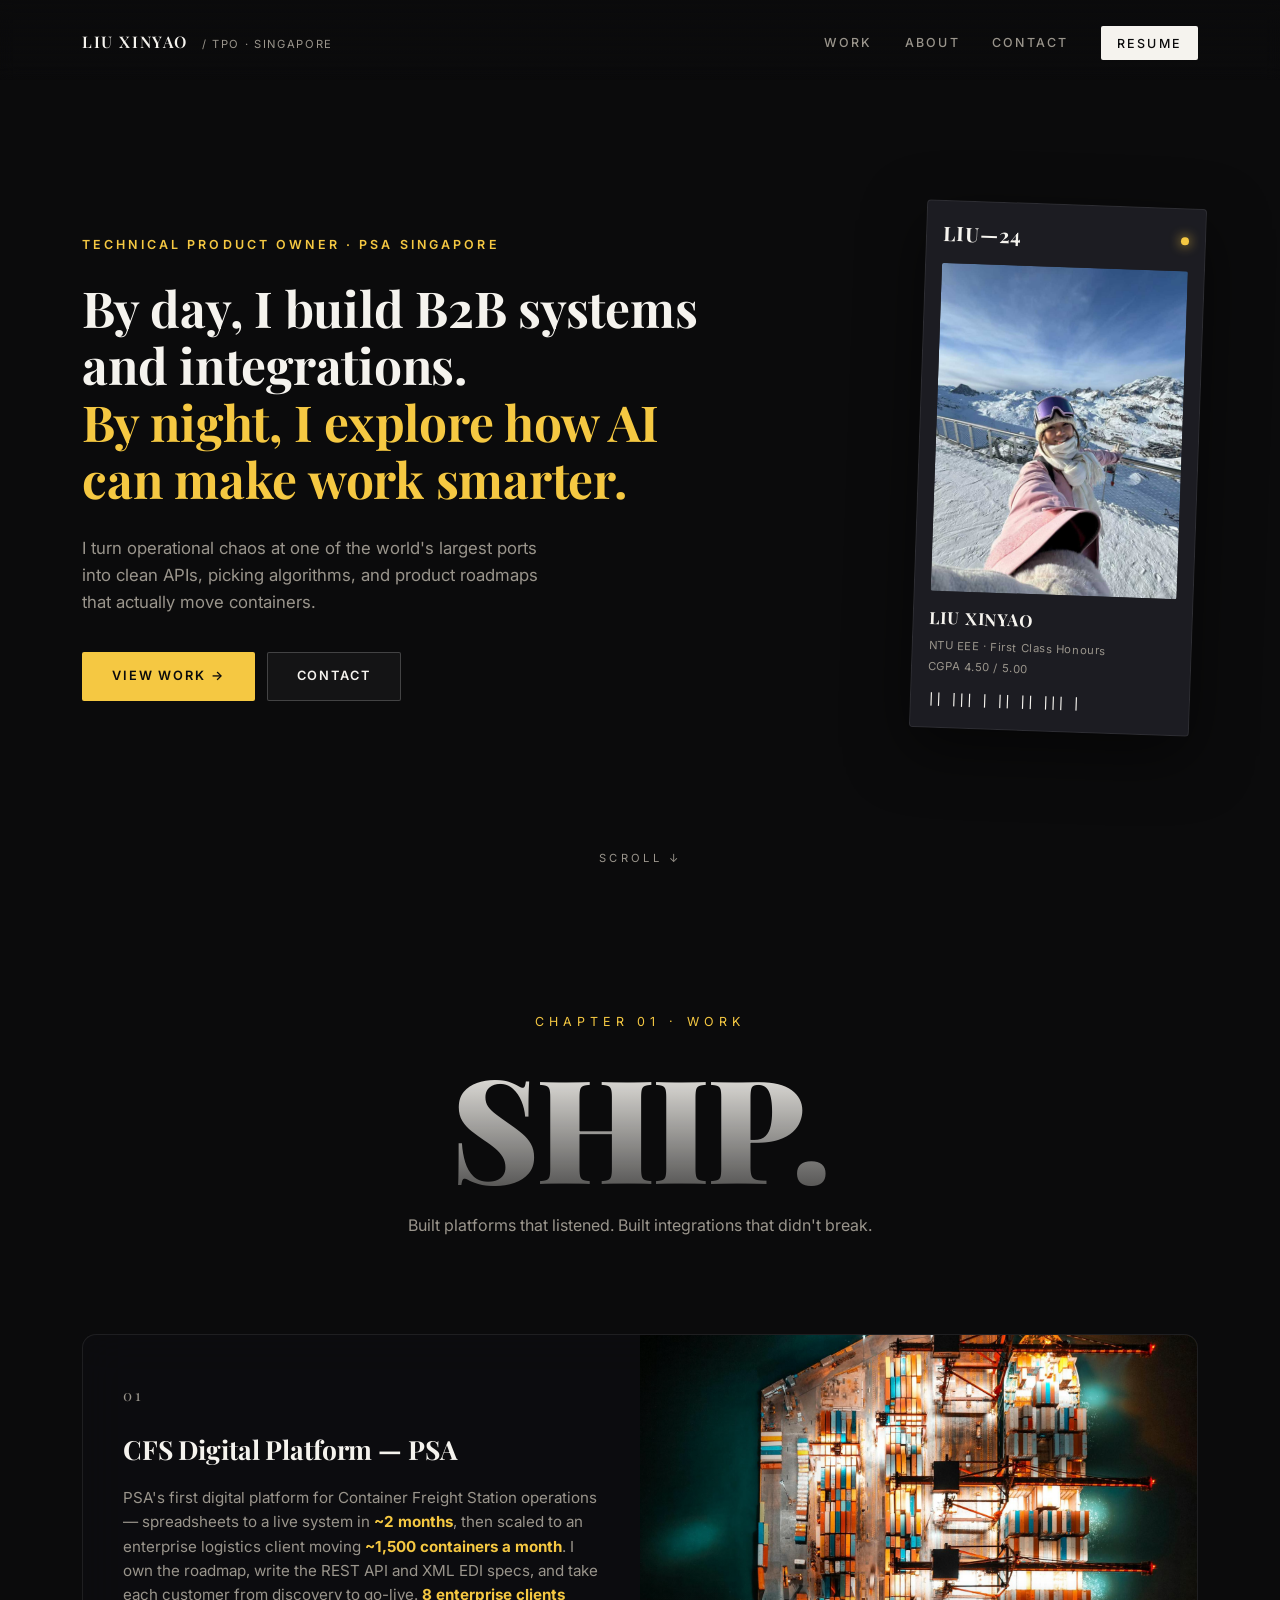
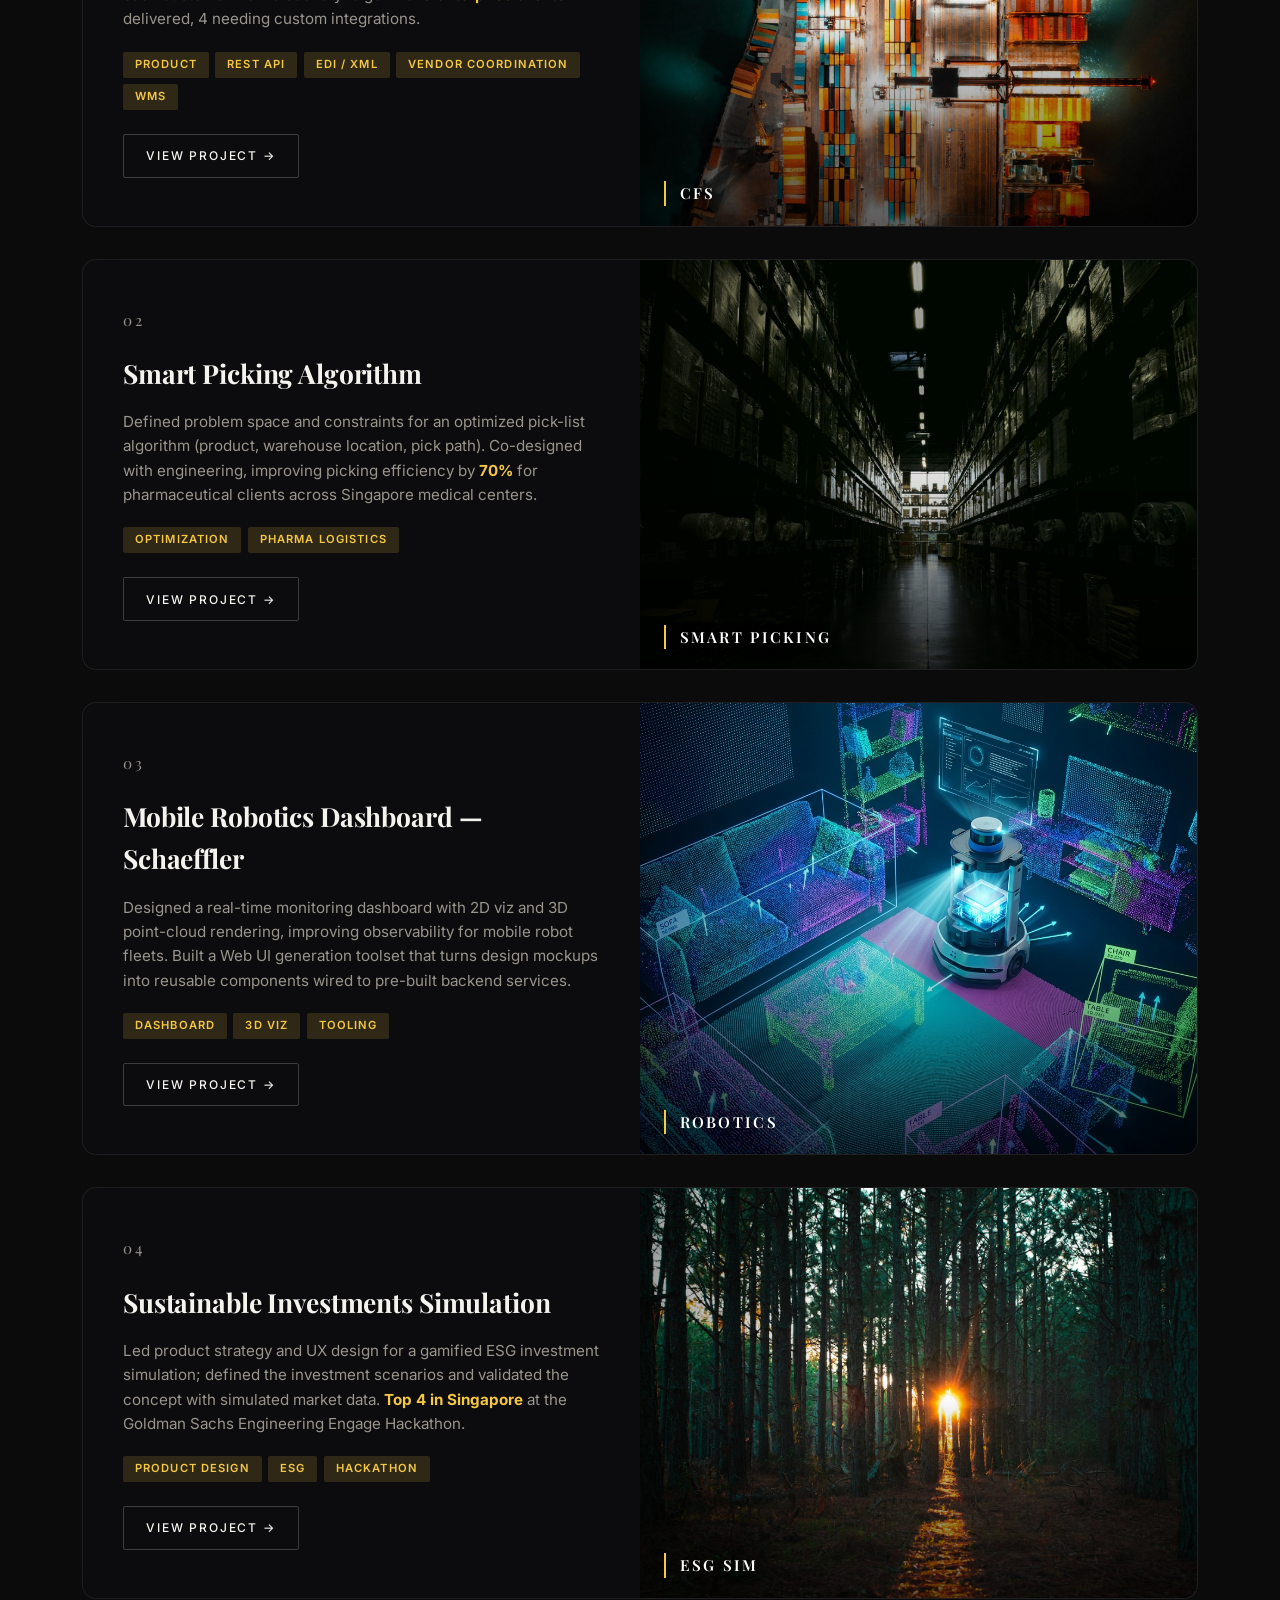
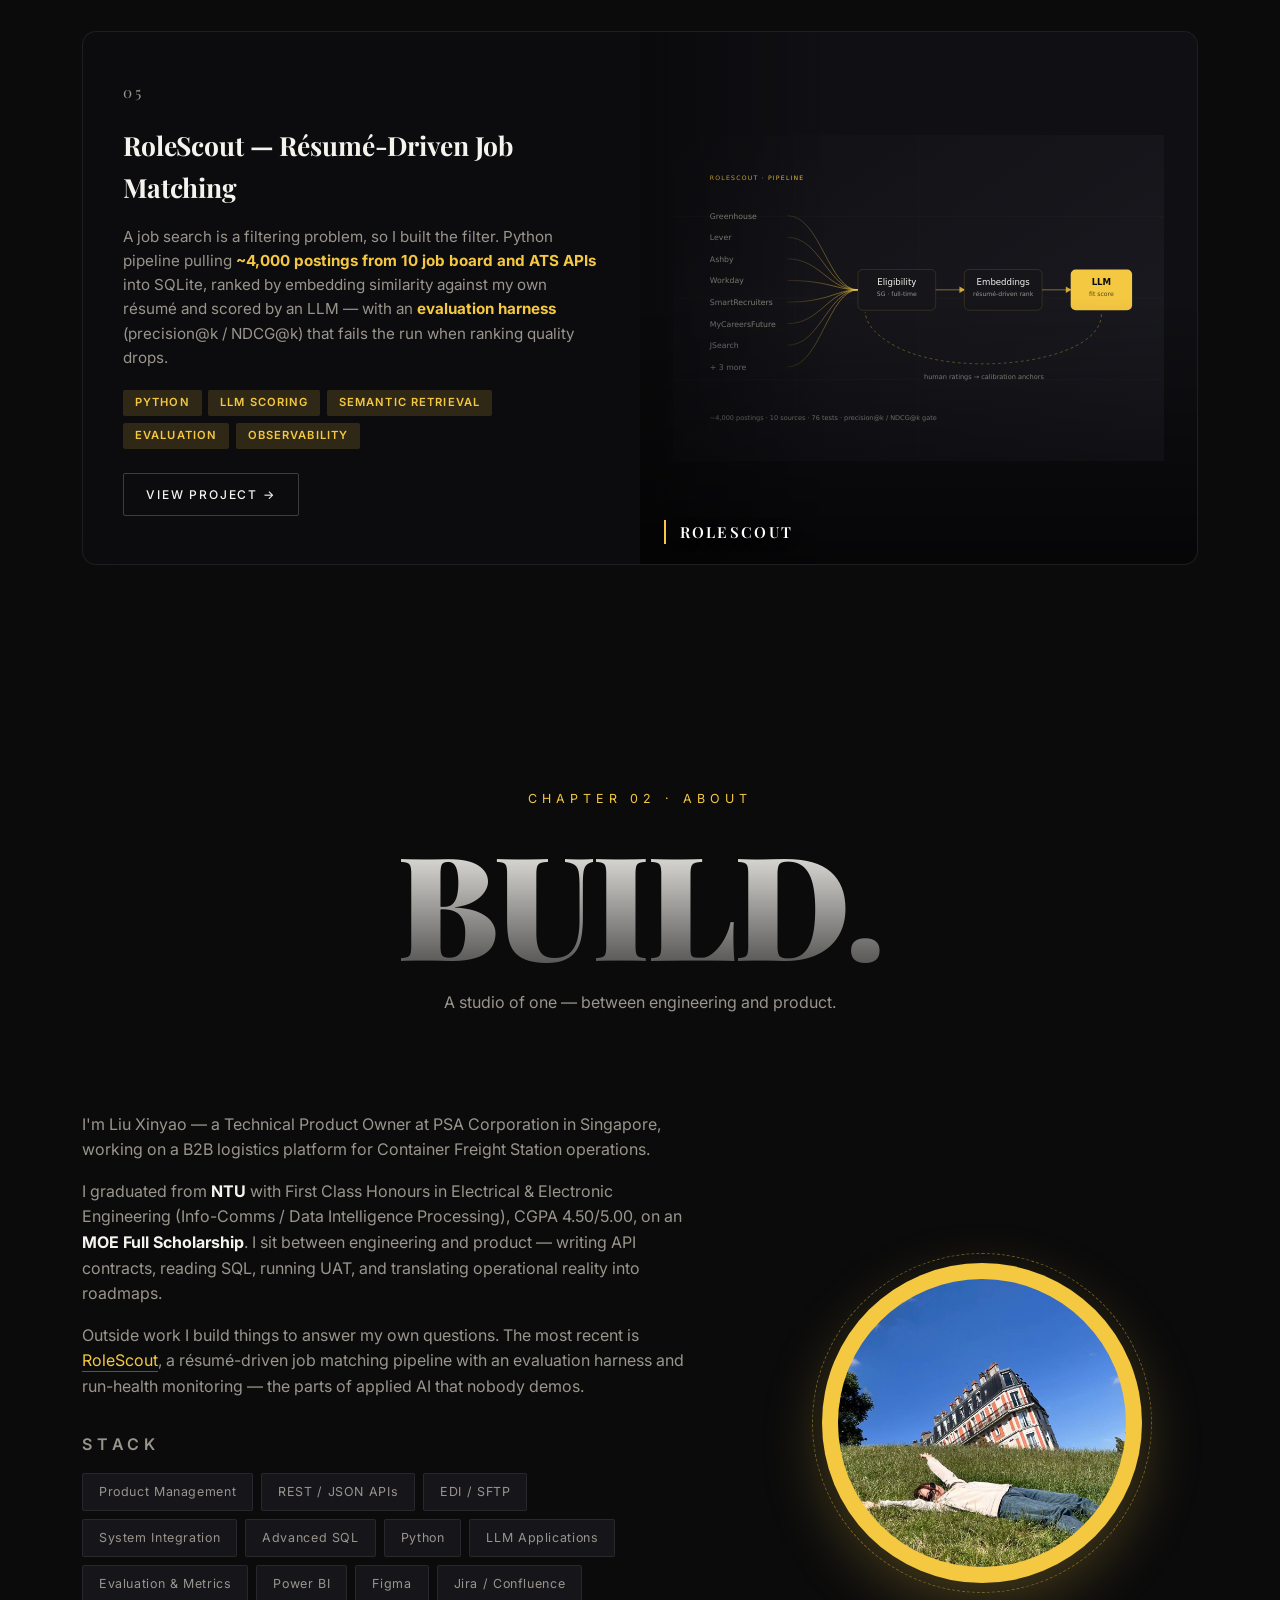
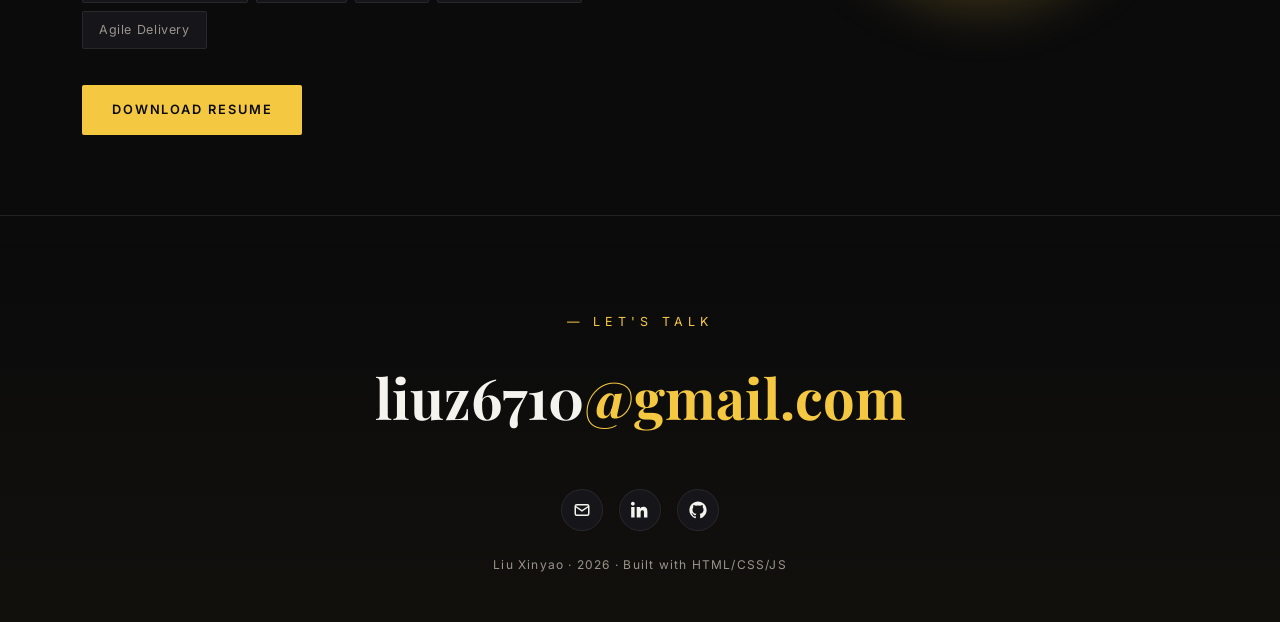
==== commit cecbb68c: "Add real LinkedIn profile link across all pages Co-Authored-By: Claude Opus 5 <noreply@anthropic.com" ====
--- a/index.html
+++ b/index.html
@@ -26,7 +26,7 @@
     "address": { "@type": "PostalAddress", "addressLocality": "Singapore" },
     "email": "mailto:liuz6710@gmail.com",
     "knowsAbout": ["Product Management", "System Integration", "B2B Logistics", "SQL", "Applied AI"],
-    "sameAs": ["https://github.com/liuz6710-boop"]
+    "sameAs": ["https://www.linkedin.com/in/xinyao-liu-a52550219/", "https://github.com/liuz6710-boop"]
   }
   </script>
 </head>
@@ -307,6 +307,9 @@
         <a href="mailto:liuz6710@gmail.com" aria-label="Email">
           <svg viewBox="0 0 24 24" fill="none" stroke="currentColor" stroke-width="2"><rect x="3" y="5" width="18" height="14" rx="2"/><path d="M3 7l9 6 9-6"/></svg>
         </a>
+        <a href="https://www.linkedin.com/in/xinyao-liu-a52550219/" target="_blank" rel="noopener" aria-label="LinkedIn">
+          <svg viewBox="0 0 24 24" fill="currentColor"><path d="M4.98 3.5C4.98 4.88 3.87 6 2.5 6S0 4.88 0 3.5 1.11 1 2.5 1s2.48 1.12 2.48 2.5zM.22 8h4.56v14H.22V8zm7.4 0h4.37v1.91h.06c.61-1.16 2.1-2.39 4.33-2.39 4.63 0 5.48 3.05 5.48 7.02V22h-4.56v-6.21c0-1.48-.03-3.39-2.06-3.39-2.07 0-2.39 1.62-2.39 3.29V22H7.62V8z"/></svg>
+        </a>
         <a href="https://github.com/liuz6710-boop" target="_blank" rel="noopener" aria-label="GitHub">
           <svg viewBox="0 0 24 24" fill="currentColor"><path d="M12 .5C5.65.5.5 5.65.5 12c0 5.08 3.29 9.39 7.86 10.91.58.11.79-.25.79-.55 0-.27-.01-.99-.02-1.95-3.2.69-3.88-1.54-3.88-1.54-.52-1.33-1.27-1.69-1.27-1.69-1.04-.71.08-.7.08-.7 1.15.08 1.76 1.18 1.76 1.18 1.02 1.76 2.69 1.25 3.35.96.1-.74.4-1.25.72-1.54-2.55-.29-5.24-1.28-5.24-5.69 0-1.26.45-2.28 1.18-3.09-.12-.29-.51-1.46.11-3.04 0 0 .97-.31 3.18 1.18a11 11 0 015.8 0c2.21-1.49 3.18-1.18 3.18-1.18.63 1.58.23 2.75.11 3.04.74.81 1.18 1.83 1.18 3.09 0 4.42-2.69 5.4-5.26 5.69.41.36.78 1.06.78 2.14 0 1.55-.01 2.8-.01 3.18 0 .31.21.67.8.55C20.21 21.38 23.5 17.08 23.5 12 23.5 5.65 18.35.5 12 .5z"/></svg>
         </a>
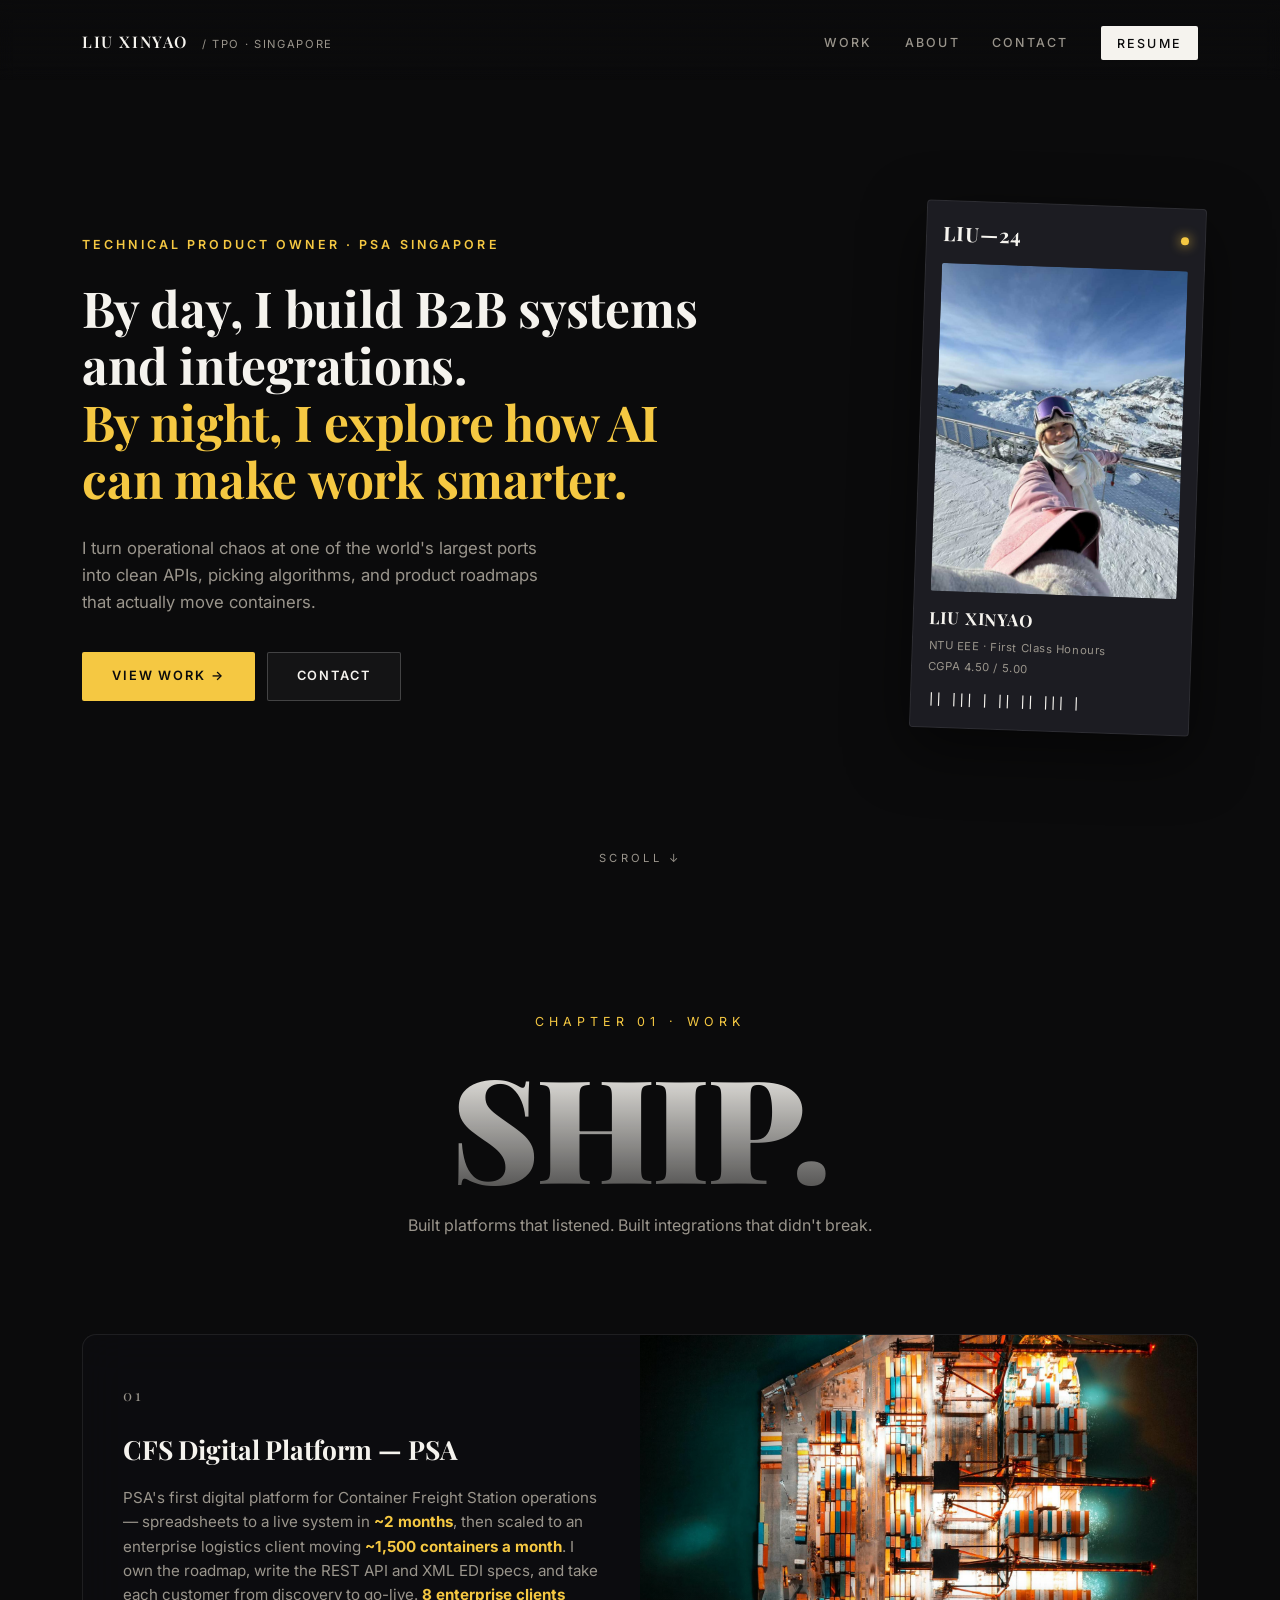
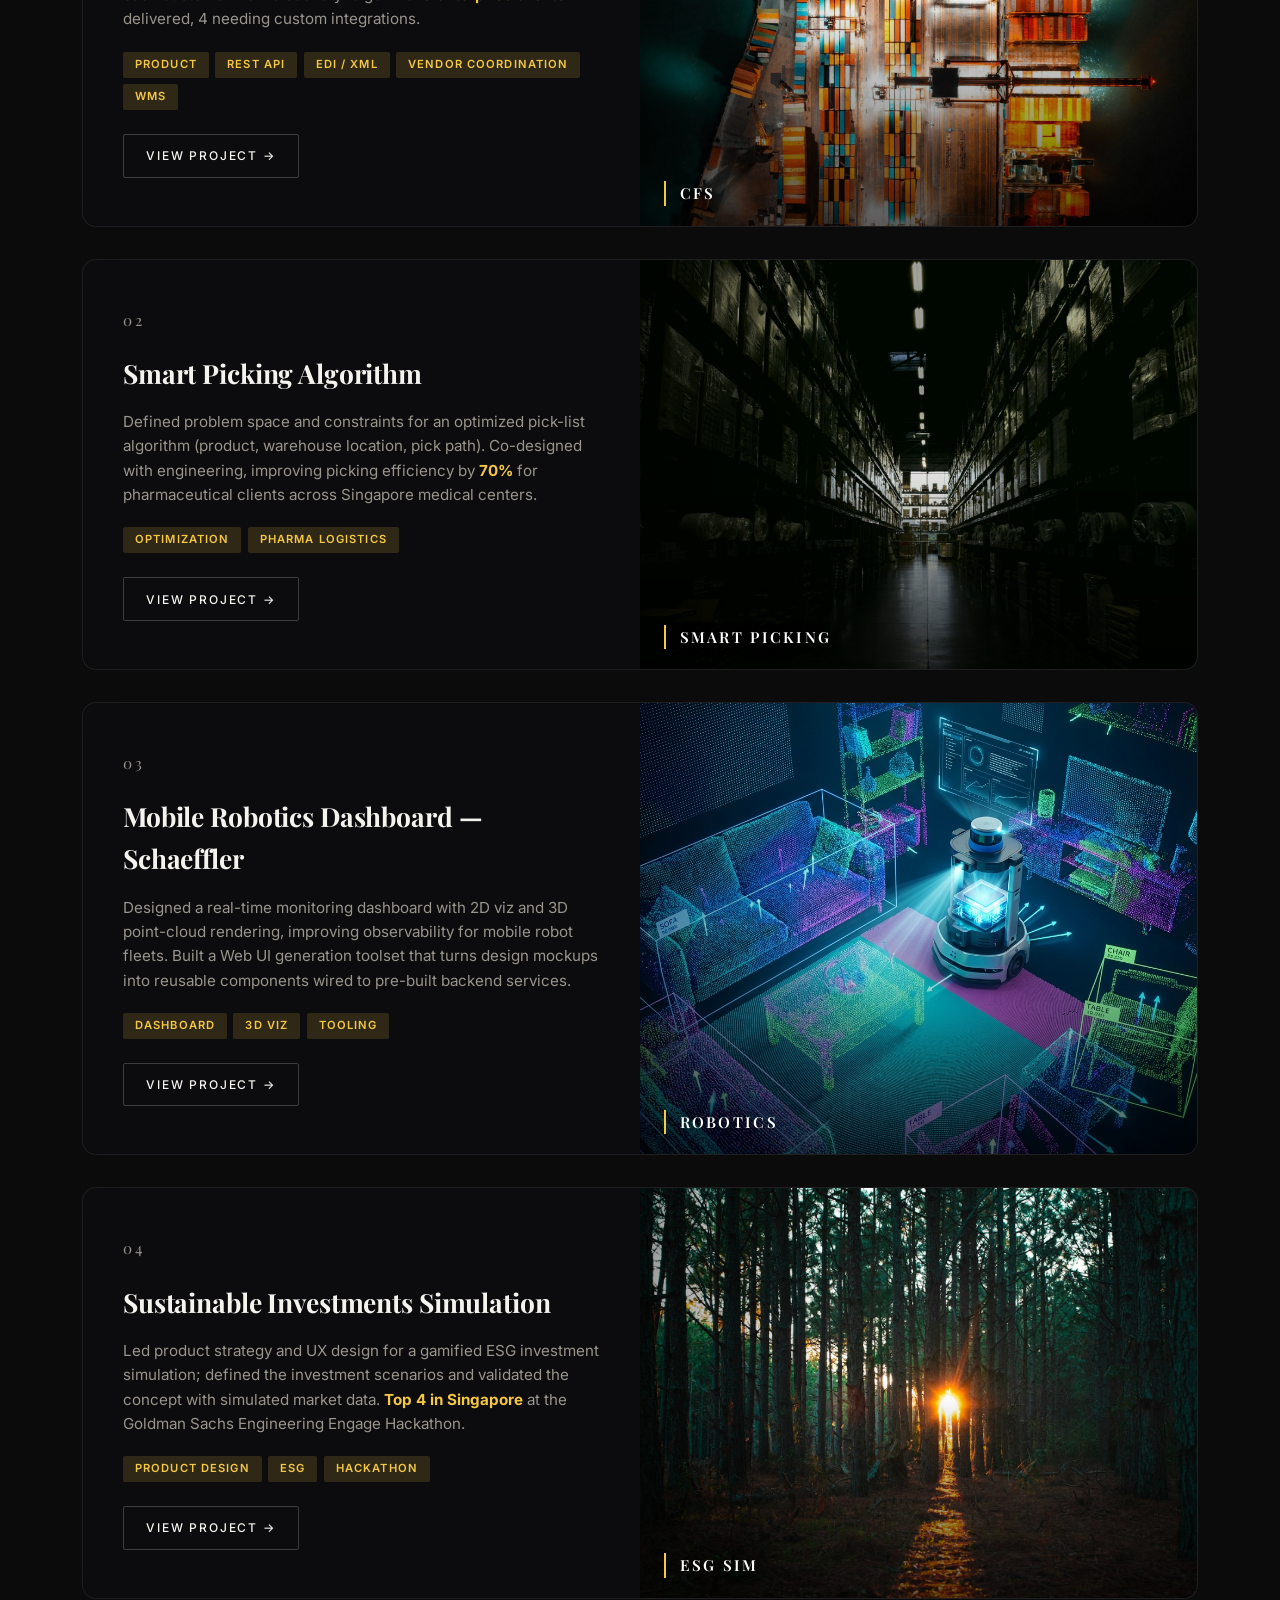
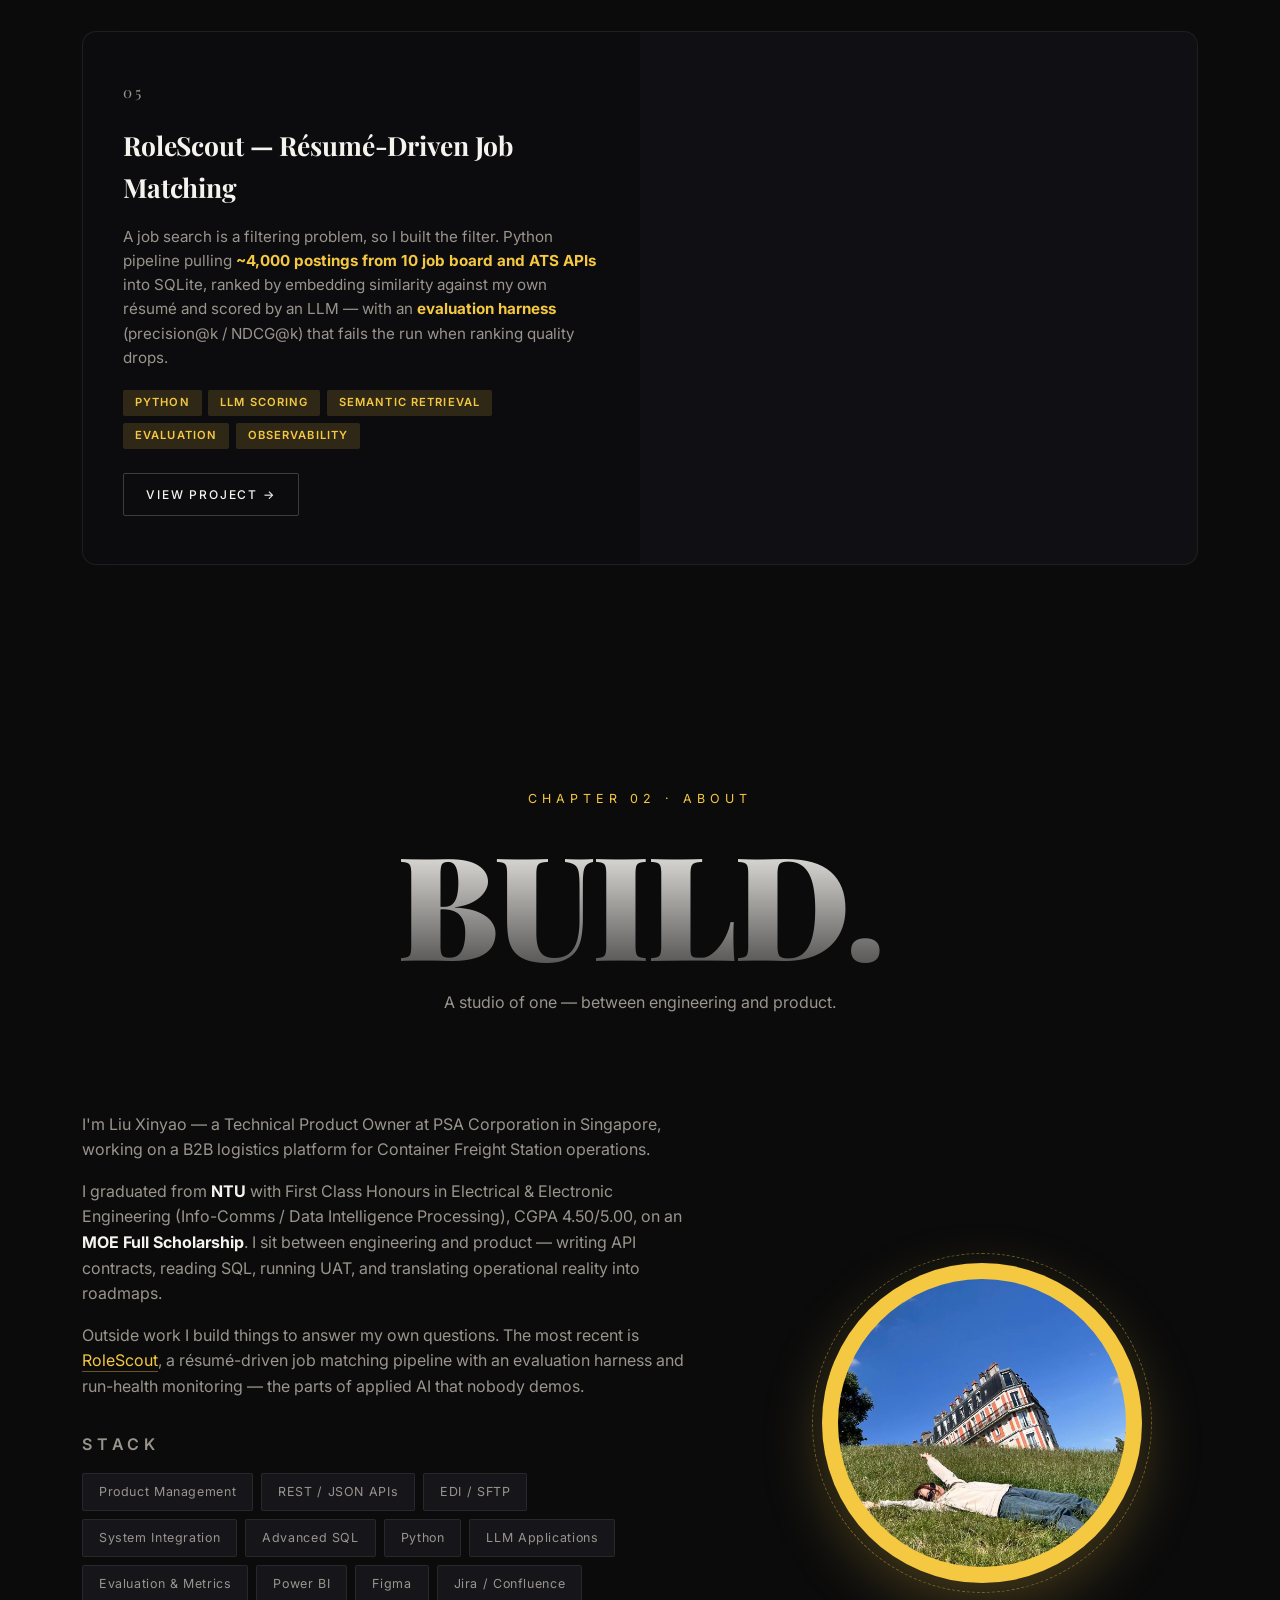
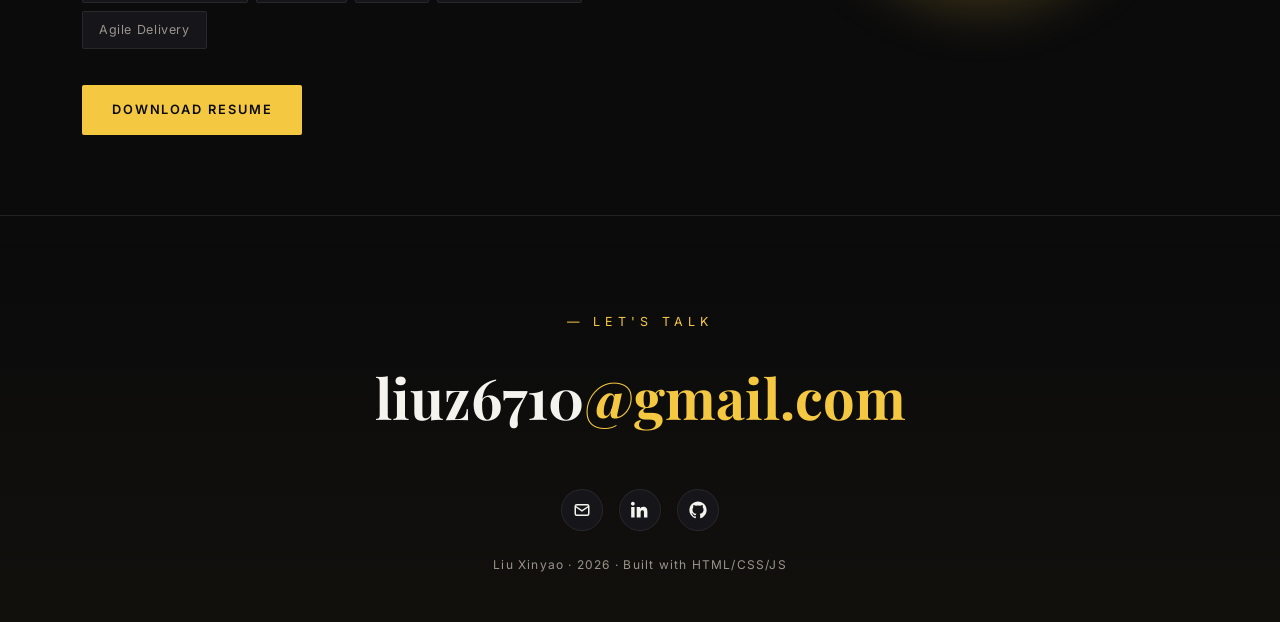
==== commit 5b58001c: "Use absolute URLs for Open Graph image and add og:url/og:title Relative og:image paths are ignored b" ====
--- a/index.html
+++ b/index.html
@@ -3,6 +3,7 @@
 <head>
   <meta charset="UTF-8" />
   <meta name="viewport" content="width=device-width, initial-scale=1.0" />
+  <meta name="google-site-verification" content="vSSZM-RLdnFsfK-2b2hPPviOYcYMbxy6dQ7n0djaV3Y" />
   <title>Liu Xinyao — Technical Product Owner</title>
   <meta name="description" content="Liu Xinyao — Technical Product Owner at PSA Corporation. NTU EEE First Class Honours. Portfolio of B2B logistics, data, and product work." />
   <link rel="preconnect" href="https://fonts.googleapis.com" />
@@ -12,7 +13,8 @@
   <meta property="og:type" content="website" />
   <meta property="og:title" content="Liu Xinyao — Technical Product Owner" />
   <meta property="og:description" content="B2B logistics platforms, system integration and applied AI. Technical Product Owner at PSA Singapore. NTU EEE First Class Honours." />
-  <meta property="og:image" content="img/me-hero.jpg" />
+  <meta property="og:image" content="https://liuz6710-boop.github.io/img/me-hero.jpg" />
+  <meta property="og:url" content="https://liuz6710-boop.github.io/" />
   <meta name="twitter:card" content="summary_large_image" />
   <link rel="stylesheet" href="styles.css" />
   <script type="application/ld+json">
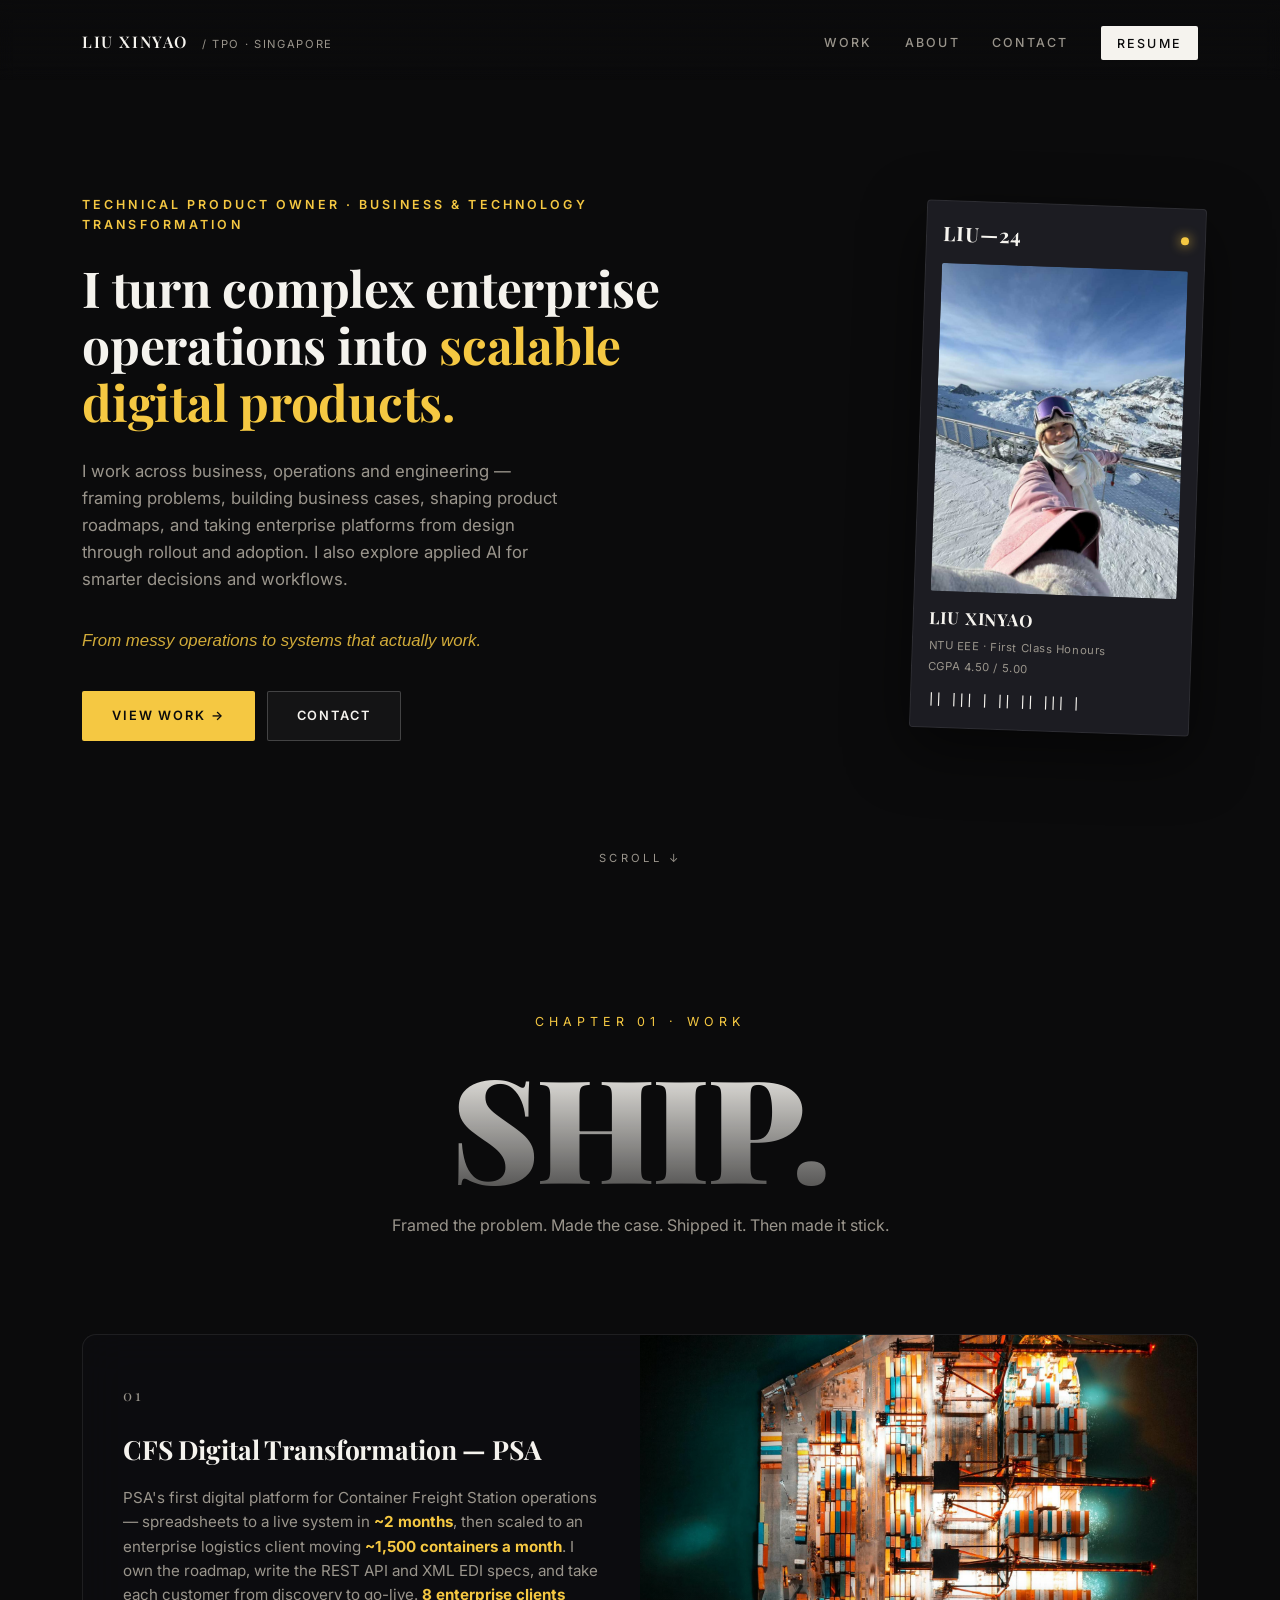
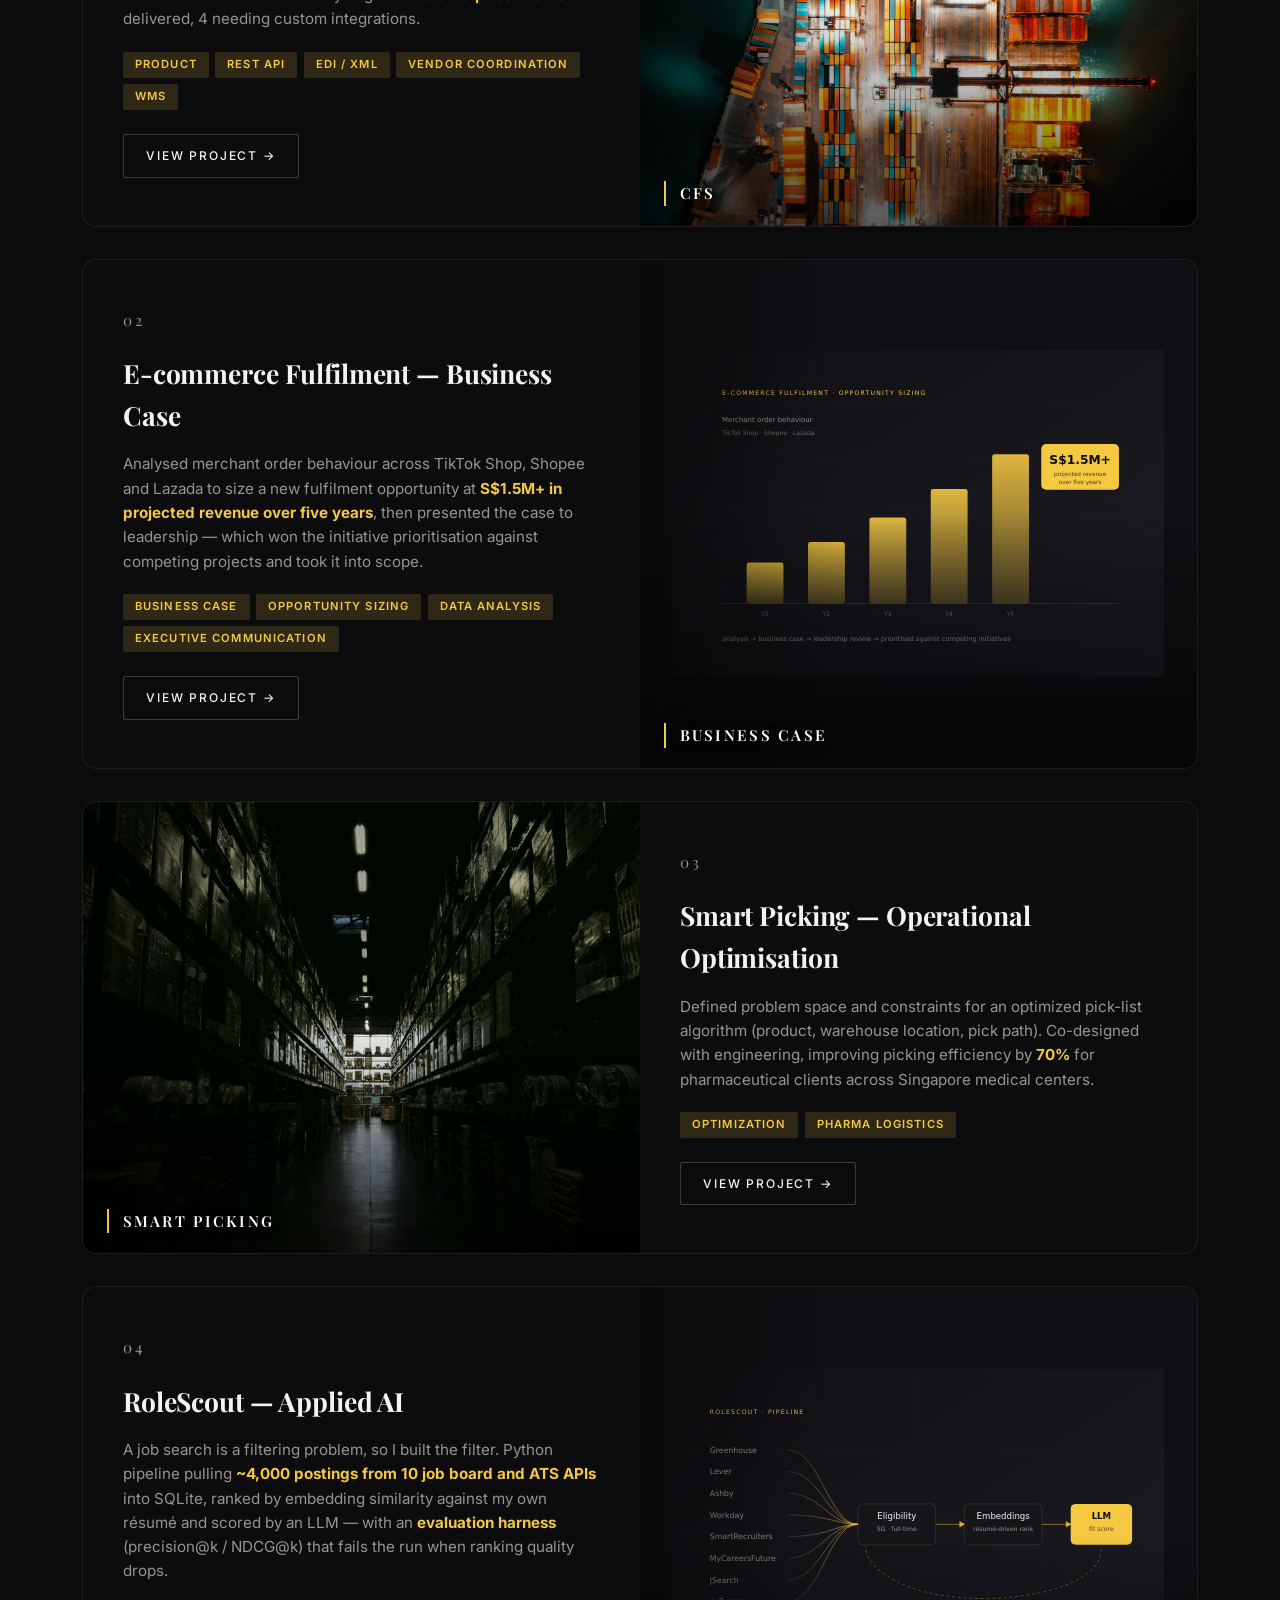
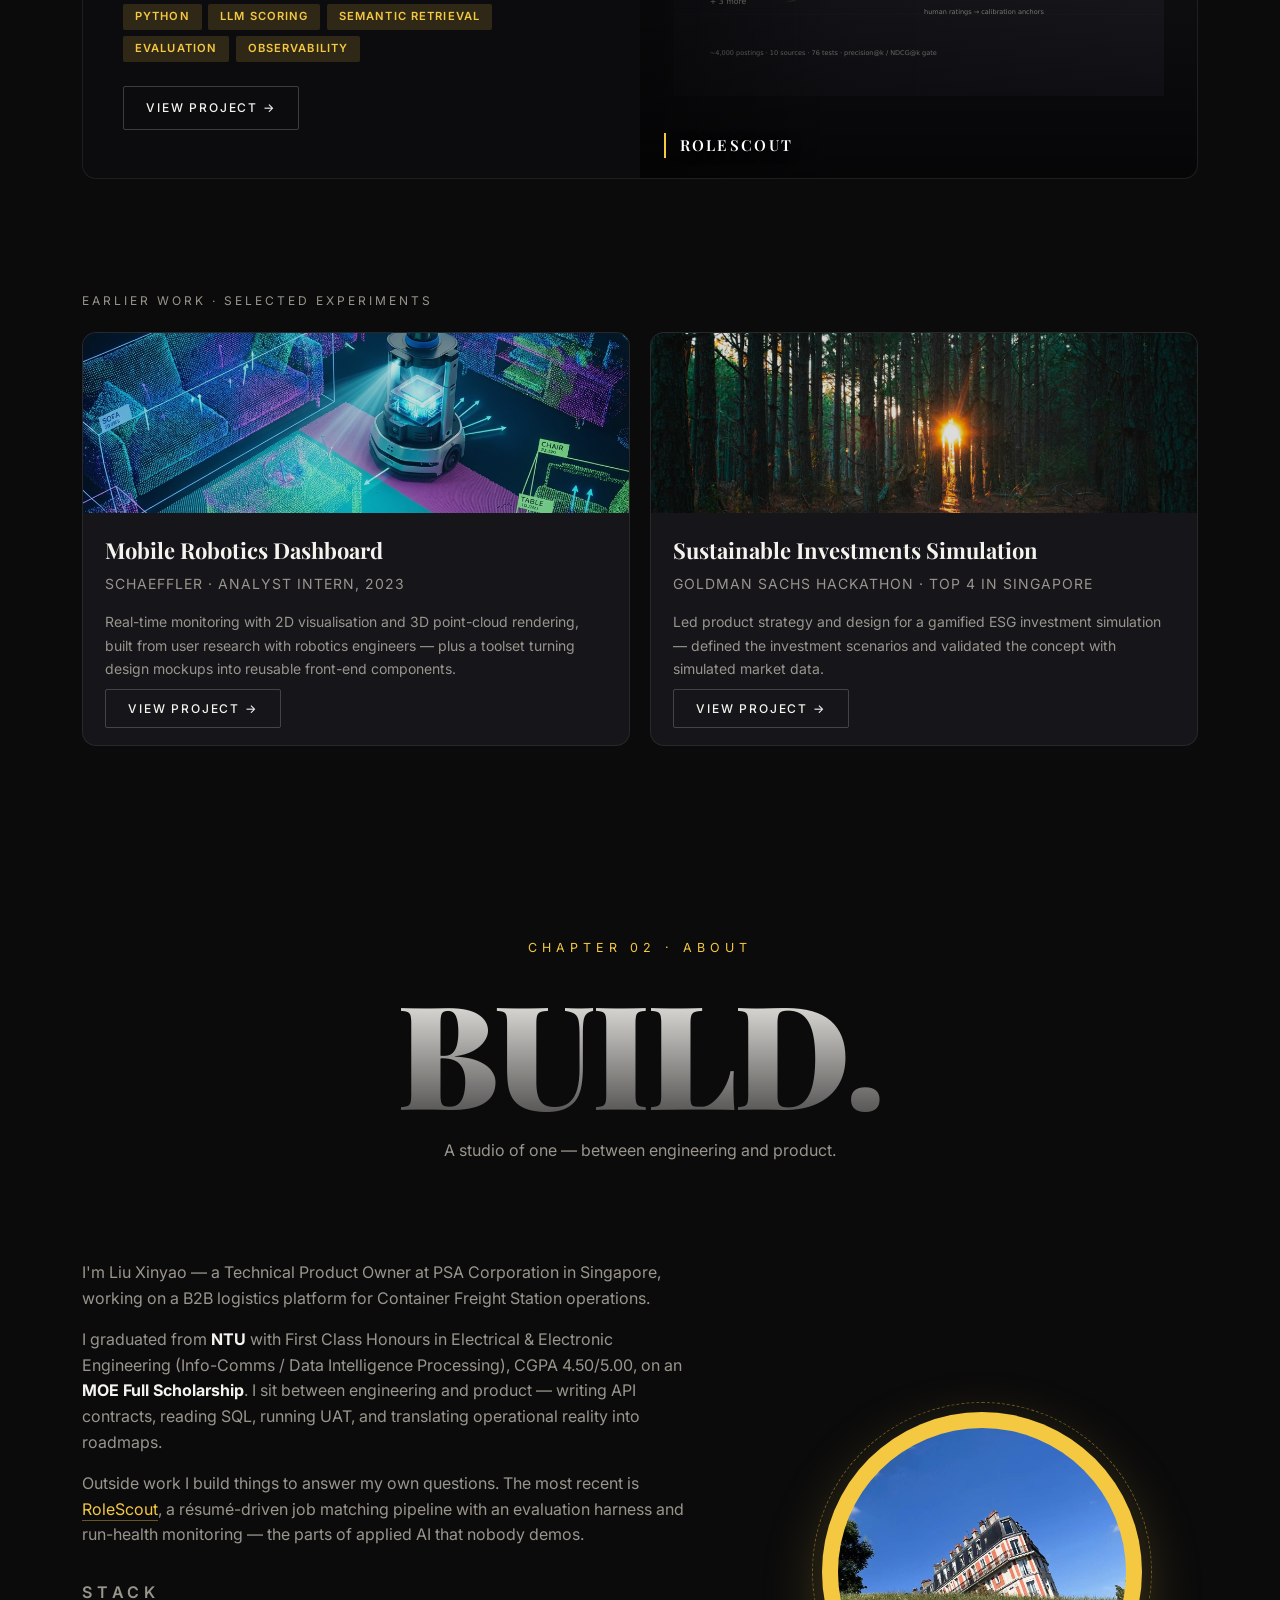
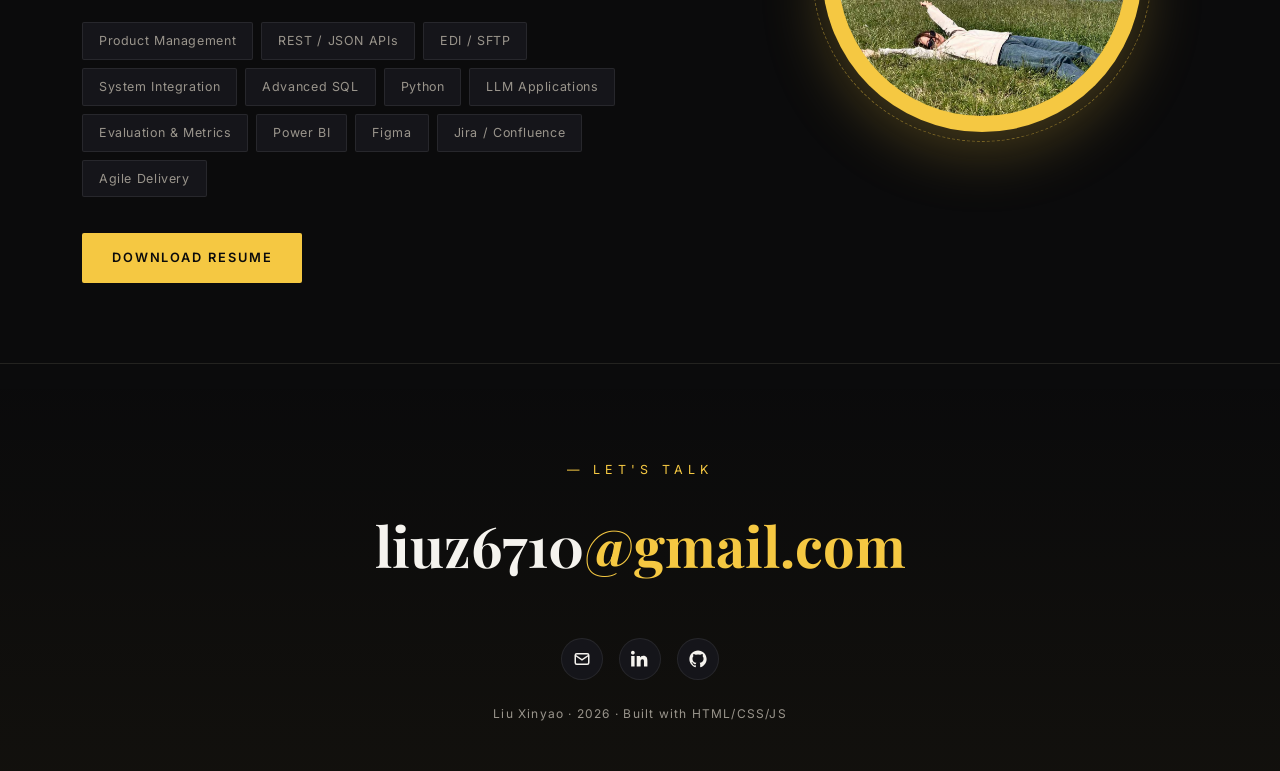
==== commit f925d727: "Reposition site around business & technology transformation - Hero: "I turn complex enterprise opera" ====
--- a/index.html
+++ b/index.html
@@ -5,14 +5,14 @@
   <meta name="viewport" content="width=device-width, initial-scale=1.0" />
   <meta name="google-site-verification" content="vSSZM-RLdnFsfK-2b2hPPviOYcYMbxy6dQ7n0djaV3Y" />
   <title>Liu Xinyao — Technical Product Owner</title>
-  <meta name="description" content="Liu Xinyao — Technical Product Owner at PSA Corporation. NTU EEE First Class Honours. Portfolio of B2B logistics, data, and product work." />
+  <meta name="description" content="Liu Xinyao — Technical Product Owner working across business and technology transformation. I turn complex enterprise operations into scalable digital products." />
   <link rel="preconnect" href="https://fonts.googleapis.com" />
   <link rel="preconnect" href="https://fonts.gstatic.com" crossorigin />
   <link href="https://fonts.googleapis.com/css2?family=Playfair+Display:wght@600;700;900&family=Inter:wght@300;400;500;600;700&display=swap" rel="stylesheet" />
   <link rel="icon" href="favicon.svg" type="image/svg+xml" />
   <meta property="og:type" content="website" />
   <meta property="og:title" content="Liu Xinyao — Technical Product Owner" />
-  <meta property="og:description" content="B2B logistics platforms, system integration and applied AI. Technical Product Owner at PSA Singapore. NTU EEE First Class Honours." />
+  <meta property="og:description" content="I turn complex enterprise operations into scalable digital products. Technical Product Owner · business &amp; technology transformation · Singapore." />
   <meta property="og:image" content="https://liuz6710-boop.github.io/img/me-hero.jpg" />
   <meta property="og:url" content="https://liuz6710-boop.github.io/" />
   <meta name="twitter:card" content="summary_large_image" />
@@ -22,12 +22,12 @@
     "@context": "https://schema.org",
     "@type": "Person",
     "name": "Liu Xinyao",
-    "jobTitle": "Technical Product Owner",
+    "jobTitle": "Technical Product Owner — Business & Technology Transformation",
     "worksFor": { "@type": "Organization", "name": "PSA Corporation" },
     "alumniOf": { "@type": "CollegeOrUniversity", "name": "Nanyang Technological University" },
     "address": { "@type": "PostalAddress", "addressLocality": "Singapore" },
     "email": "mailto:liuz6710@gmail.com",
-    "knowsAbout": ["Product Management", "System Integration", "B2B Logistics", "SQL", "Applied AI"],
+    "knowsAbout": ["Product Management", "Digital Transformation", "Business Case Development", "System Integration", "Process Redesign", "SQL", "Applied AI"],
     "sameAs": ["https://www.linkedin.com/in/xinyao-liu-a52550219/", "https://github.com/liuz6710-boop"]
   }
   </script>
@@ -71,13 +71,16 @@
     <section id="home" class="hero">
       <div class="hero-content container">
         <div class="hero-text">
-          <p class="role">TECHNICAL PRODUCT OWNER · PSA SINGAPORE</p>
-          <h1>By day, I build B2B systems<br />and integrations.<br /><span class="accent-text">By night, I explore how AI<br />can make work smarter.</span></h1>
+          <p class="role">TECHNICAL PRODUCT OWNER · BUSINESS &amp; TECHNOLOGY TRANSFORMATION</p>
+          <h1>I turn complex enterprise<br />operations into <span class="accent-text">scalable<br />digital products.</span></h1>
           <p class="intro">
-            I turn operational chaos at one of the world's largest ports into
-            clean APIs, picking algorithms, and product roadmaps that actually
-            move containers.
-          </p>
+            I work across business, operations and engineering — framing
+            problems, building business cases, shaping product roadmaps, and
+            taking enterprise platforms from design through rollout and
+            adoption. I also explore applied AI for smarter decisions and
+            workflows.
+          </p>
+          <p class="intro intro-kicker">From messy operations to systems that actually work.</p>
           <div class="hero-actions">
             <a href="#projects" class="btn btn-primary">View Work →</a>
             <a href="#contact" class="btn btn-ghost">Contact</a>
@@ -110,7 +113,7 @@
       <p class="chapter-eyebrow">CHAPTER 01 · WORK</p>
       <h2 class="chapter-title">SHIP.</h2>
       <p class="chapter-sub">
-        Built platforms that listened. Built integrations that didn't break.
+        Framed the problem. Made the case. Shipped it. Then made it stick.
       </p>
     </section>
 
@@ -119,7 +122,7 @@
       <article class="project-card spring">
         <div class="project-text">
           <p class="project-num">01</p>
-          <h3>CFS Digital Platform — PSA</h3>
+          <h3>CFS Digital Transformation — PSA</h3>
           <p>
             PSA's first digital platform for Container Freight Station
             operations — spreadsheets to a live system in
@@ -145,13 +148,38 @@
       </article>
 
       <article class="project-card spring reverse">
+        <div class="project-image image-ecom">
+          <img src="img/projects/ecommerce.svg" alt="Merchant order behaviour sized into a five-year revenue case of S$1.5M+" />
+          <span class="project-label">Business Case</span>
+        </div>
+        <div class="project-text">
+          <p class="project-num">02</p>
+          <h3>E-commerce Fulfilment — Business Case</h3>
+          <p>
+            Analysed merchant order behaviour across TikTok Shop, Shopee and
+            Lazada to size a new fulfilment opportunity at
+            <strong>S$1.5M+ in projected revenue over five years</strong>, then
+            presented the case to leadership — which won the initiative
+            prioritisation against competing projects and took it into scope.
+          </p>
+          <div class="tags">
+            <span class="tag">Business Case</span>
+            <span class="tag">Opportunity Sizing</span>
+            <span class="tag">Data Analysis</span>
+            <span class="tag">Executive Communication</span>
+          </div>
+          <a href="projects/ecommerce.html" class="view-link">View Project →</a>
+        </div>
+      </article>
+
+      <article class="project-card spring">
         <div class="project-image image-pick">
           <img src="img/projects/smart-picking.jpg" alt="Dim warehouse aisle with tall shelves" />
           <span class="project-label">Smart Picking</span>
         </div>
         <div class="project-text">
-          <p class="project-num">02</p>
-          <h3>Smart Picking Algorithm</h3>
+          <p class="project-num">03</p>
+          <h3>Smart Picking — Operational Optimisation</h3>
           <p>
             Defined problem space and constraints for an optimized pick-list
             algorithm (product, warehouse location, pick path). Co-designed
@@ -167,57 +195,12 @@
         </div>
       </article>
 
+
+
       <article class="project-card spring">
         <div class="project-text">
-          <p class="project-num">03</p>
-          <h3>Mobile Robotics Dashboard — Schaeffler</h3>
-          <p>
-            Designed a real-time monitoring dashboard with 2D viz and 3D
-            point-cloud rendering, improving observability for mobile robot
-            fleets. Built a Web UI generation toolset that turns design mockups
-            into reusable components wired to pre-built backend services.
-          </p>
-          <div class="tags">
-            <span class="tag">Dashboard</span>
-            <span class="tag">3D Viz</span>
-            <span class="tag">Tooling</span>
-          </div>
-          <a href="projects/robotics.html" class="view-link">View Project →</a>
-        </div>
-        <div class="project-image image-robot">
-          <img src="img/projects/robotics.jpg" alt="Mobile robot in a room with 3D point cloud visualization" />
-          <span class="project-label">Robotics</span>
-        </div>
-      </article>
-
-      <article class="project-card spring reverse">
-        <div class="project-image image-gs">
-          <img src="img/projects/esg-sim.jpg" alt="Sun rays piercing through pine forest" />
-          <span class="project-label">ESG Sim</span>
-        </div>
-        <div class="project-text">
           <p class="project-num">04</p>
-          <h3>Sustainable Investments Simulation</h3>
-          <p>
-            Led product strategy and UX design for a gamified ESG investment
-            simulation; defined the investment scenarios and validated the
-            concept with simulated market data. <strong>Top 4 in
-            Singapore</strong> at the Goldman Sachs Engineering Engage
-            Hackathon.
-          </p>
-          <div class="tags">
-            <span class="tag">Product Design</span>
-            <span class="tag">ESG</span>
-            <span class="tag">Hackathon</span>
-          </div>
-          <a href="projects/esg-sim.html" class="view-link">View Project →</a>
-        </div>
-      </article>
-
-      <article class="project-card spring">
-        <div class="project-text">
-          <p class="project-num">05</p>
-          <h3>RoleScout — Résumé-Driven Job Matching</h3>
+          <h3>RoleScout — Applied AI</h3>
           <p>
             A job search is a filtering problem, so I built the filter. Python
             pipeline pulling <strong>~4,000 postings from 10 job board and ATS
@@ -240,6 +223,41 @@
           <span class="project-label">RoleScout</span>
         </div>
       </article>
+    </section>
+
+
+    <!-- ============ EARLIER WORK ============ -->
+    <section class="section container earlier">
+      <p class="earlier-eyebrow">EARLIER WORK · SELECTED EXPERIMENTS</p>
+      <div class="earlier-grid">
+        <a class="earlier-card spring" href="projects/robotics.html">
+          <img src="img/projects/robotics.jpg" alt="Mobile robot with 3D point-cloud visualization" />
+          <div class="earlier-body">
+            <h3>Mobile Robotics Dashboard</h3>
+            <p class="earlier-meta">Schaeffler · Analyst Intern, 2023</p>
+            <p>
+              Real-time monitoring with 2D visualisation and 3D point-cloud
+              rendering, built from user research with robotics engineers —
+              plus a toolset turning design mockups into reusable front-end
+              components.
+            </p>
+            <span class="view-link">View Project →</span>
+          </div>
+        </a>
+        <a class="earlier-card spring" href="projects/esg-sim.html">
+          <img src="img/projects/esg-sim.jpg" alt="Sun rays piercing through pine forest" />
+          <div class="earlier-body">
+            <h3>Sustainable Investments Simulation</h3>
+            <p class="earlier-meta">Goldman Sachs Hackathon · Top 4 in Singapore</p>
+            <p>
+              Led product strategy and design for a gamified ESG investment
+              simulation — defined the investment scenarios and validated the
+              concept with simulated market data.
+            </p>
+            <span class="view-link">View Project →</span>
+          </div>
+        </a>
+      </div>
     </section>
 
     <!-- ============ Chapter 2 ============ -->
--- a/styles.css
+++ b/styles.css
@@ -1100,3 +1100,47 @@
     align-items: stretch;
   }
 }
+
+/* ---------- e-commerce business-case card ---------- */
+.image-ecom { background: linear-gradient(135deg, rgba(20, 20, 26, 0.85), rgba(245, 200, 66, 0.18)); color: #fff8e0; }
+.image-ecom img { object-fit: contain; background: #101014; padding: 6%; }
+
+/* ---------- hero kicker ---------- */
+.intro-kicker {
+  margin-top: 14px;
+  font-style: italic;
+  color: var(--accent);
+  opacity: 0.85;
+}
+
+/* ---------- earlier work (university / internship) ---------- */
+.earlier { padding-top: 0; }
+.earlier-eyebrow {
+  font-size: 12px;
+  letter-spacing: 3px;
+  color: var(--text-muted);
+  margin-bottom: 22px;
+  text-transform: uppercase;
+}
+.earlier-grid {
+  display: grid;
+  grid-template-columns: repeat(auto-fit, minmax(320px, 1fr));
+  gap: 20px;
+}
+.earlier-card {
+  display: block;
+  background: var(--surface);
+  border: 1px solid var(--border);
+  border-radius: var(--radius);
+  overflow: hidden;
+  text-decoration: none;
+  color: inherit;
+  transition: transform 0.4s var(--spring), border-color 0.3s ease;
+}
+.earlier-card:hover { transform: translateY(-4px); border-color: rgba(245, 200, 66, 0.4); }
+.earlier-card img { width: 100%; height: 180px; object-fit: cover; display: block; opacity: 0.85; }
+.earlier-card:hover img { opacity: 1; }
+.earlier-body { padding: 20px 22px 24px; }
+.earlier-body h3 { font-family: "Playfair Display", serif; font-size: 22px; margin: 0 0 4px; }
+.earlier-meta { font-size: 12px; letter-spacing: 1px; color: var(--accent); margin: 0 0 12px; text-transform: uppercase; }
+.earlier-body p { font-size: 14px; color: var(--text-muted); line-height: 1.7; margin: 0 0 14px; }
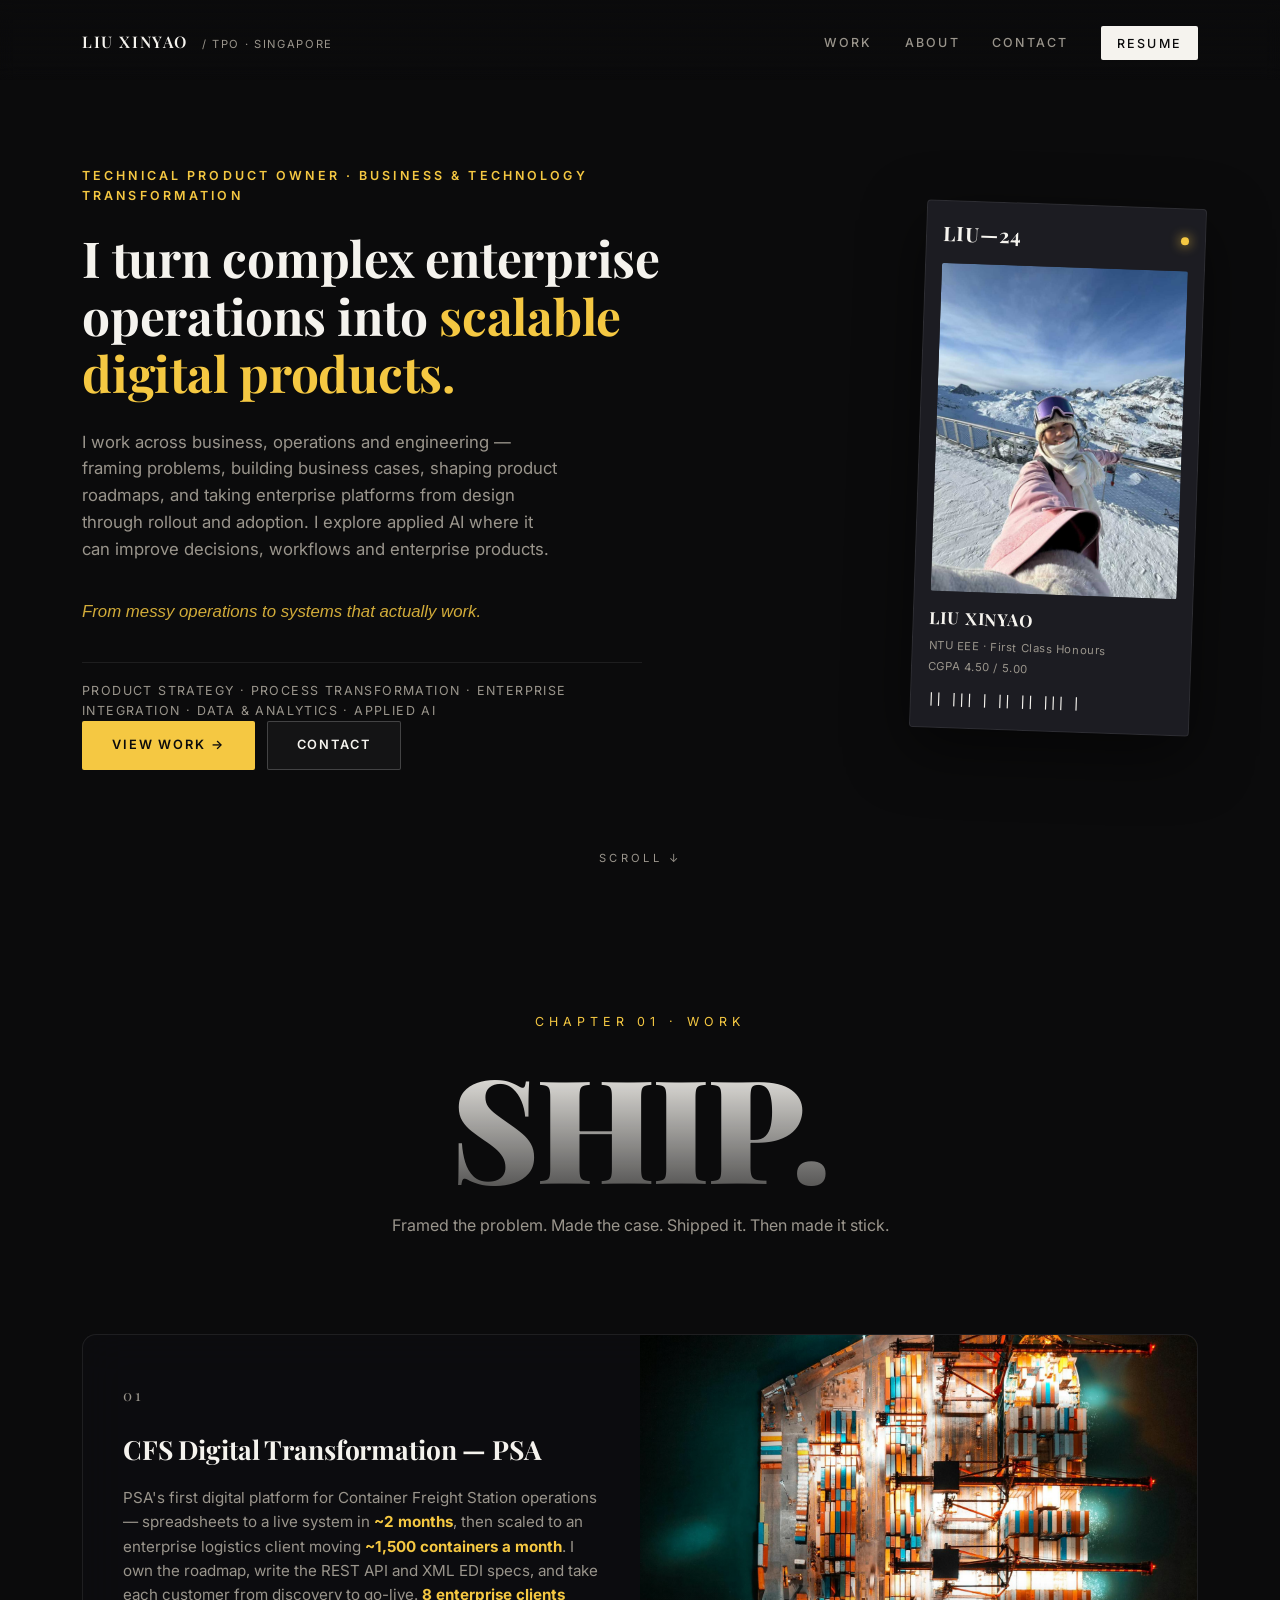
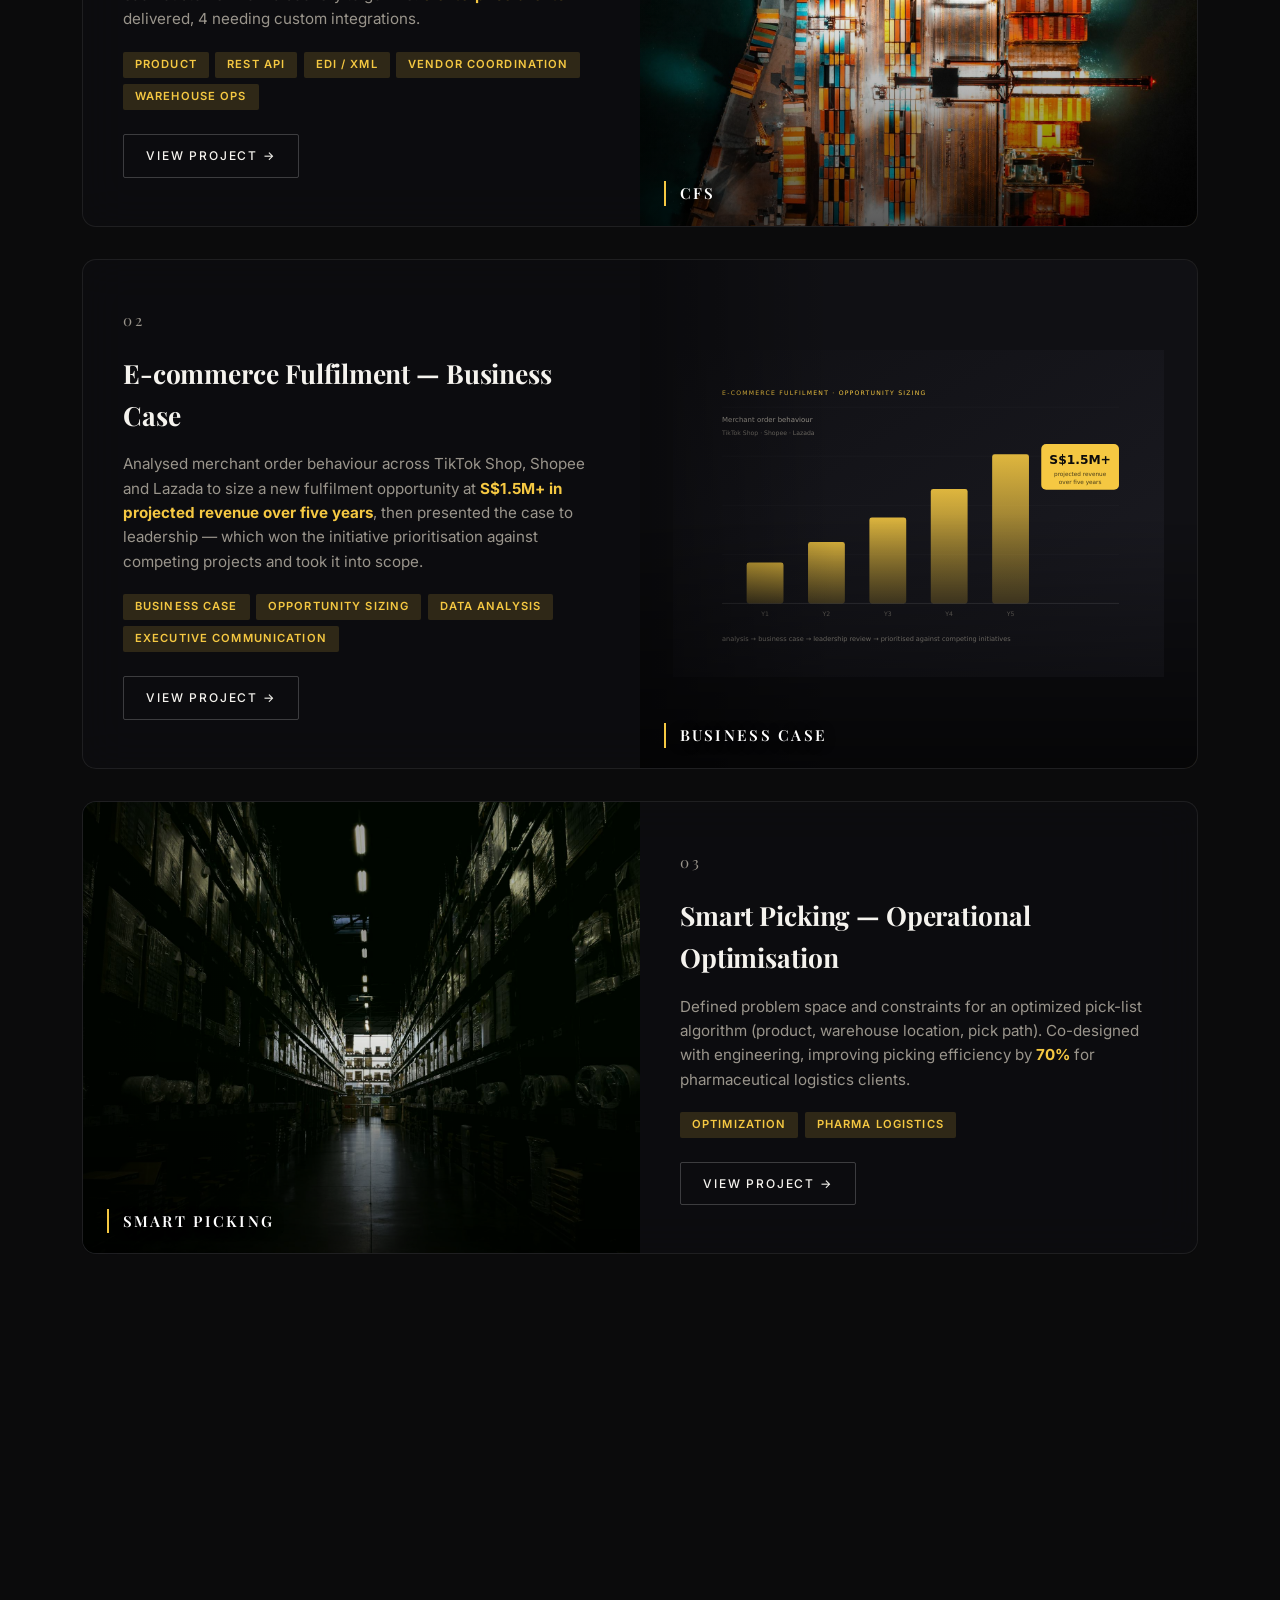
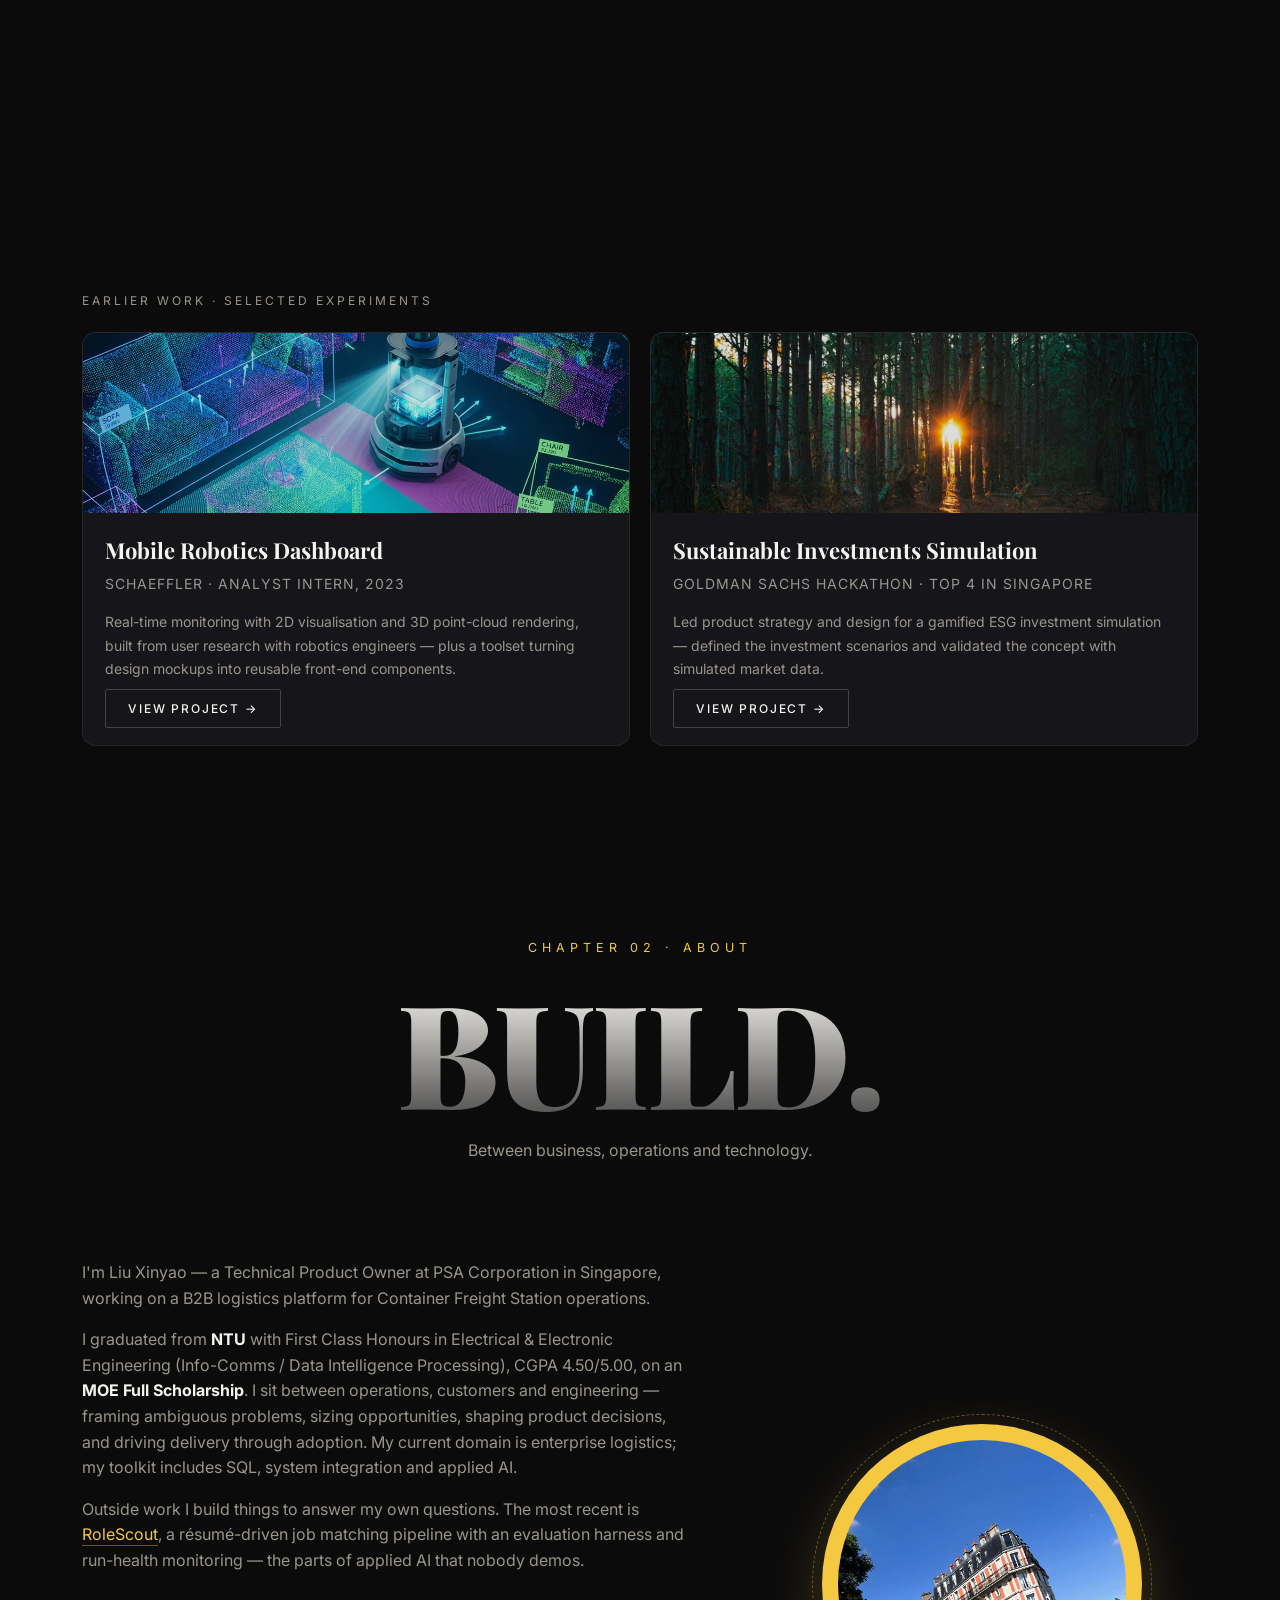
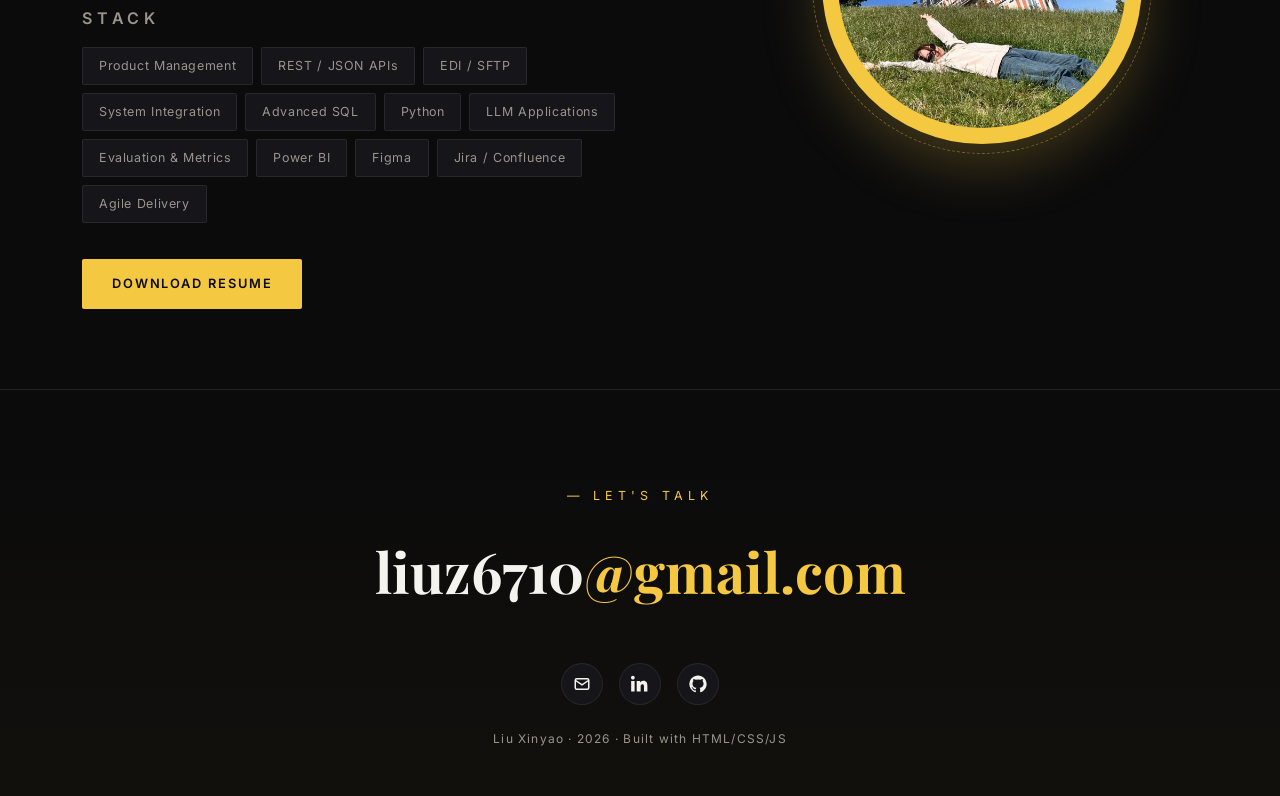
==== commit 36d2b147: "Confidentiality pass and About repositioning Abstract internal detail on a public site — show decisi" ====
--- a/index.html
+++ b/index.html
@@ -77,10 +77,11 @@
             I work across business, operations and engineering — framing
             problems, building business cases, shaping product roadmaps, and
             taking enterprise platforms from design through rollout and
-            adoption. I also explore applied AI for smarter decisions and
-            workflows.
+            adoption. I explore applied AI where it can improve decisions,
+            workflows and enterprise products.
           </p>
           <p class="intro intro-kicker">From messy operations to systems that actually work.</p>
+          <p class="capability-strip">Product strategy · Process transformation · Enterprise integration · Data &amp; analytics · Applied AI</p>
           <div class="hero-actions">
             <a href="#projects" class="btn btn-primary">View Work →</a>
             <a href="#contact" class="btn btn-ghost">Contact</a>
@@ -137,7 +138,7 @@
             <span class="tag">REST API</span>
             <span class="tag">EDI / XML</span>
             <span class="tag">Vendor Coordination</span>
-            <span class="tag">WMS</span>
+            <span class="tag">Warehouse Ops</span>
           </div>
           <a href="projects/cfs.html" class="view-link">View Project →</a>
         </div>
@@ -184,8 +185,7 @@
             Defined problem space and constraints for an optimized pick-list
             algorithm (product, warehouse location, pick path). Co-designed
             with engineering, improving picking efficiency by
-            <strong>70%</strong> for pharmaceutical clients across Singapore
-            medical centers.
+            <strong>70%</strong> for pharmaceutical logistics clients.
           </p>
           <div class="tags">
             <span class="tag">Optimization</span>
@@ -265,7 +265,7 @@
       <p class="chapter-eyebrow">CHAPTER 02 · ABOUT</p>
       <h2 class="chapter-title">BUILD.</h2>
       <p class="chapter-sub">
-        A studio of one — between engineering and product.
+        Between business, operations and technology.
       </p>
     </section>
 
@@ -282,9 +282,11 @@
             I graduated from <strong>NTU</strong> with First Class Honours in
             Electrical &amp; Electronic Engineering (Info-Comms / Data
             Intelligence Processing), CGPA 4.50/5.00, on an
-            <strong>MOE Full Scholarship</strong>. I sit between engineering
-            and product — writing API contracts, reading SQL, running UAT,
-            and translating operational reality into roadmaps.
+            <strong>MOE Full Scholarship</strong>. I sit between operations,
+            customers and engineering — framing ambiguous problems, sizing
+            opportunities, shaping product decisions, and driving delivery
+            through adoption. My current domain is enterprise logistics; my
+            toolkit includes SQL, system integration and applied AI.
           </p>
           <p>
             Outside work I build things to answer my own questions. The most
--- a/styles.css
+++ b/styles.css
@@ -1144,3 +1144,15 @@
 .earlier-body h3 { font-family: "Playfair Display", serif; font-size: 22px; margin: 0 0 4px; }
 .earlier-meta { font-size: 12px; letter-spacing: 1px; color: var(--accent); margin: 0 0 12px; text-transform: uppercase; }
 .earlier-body p { font-size: 14px; color: var(--text-muted); line-height: 1.7; margin: 0 0 14px; }
+
+/* ---------- hero capability strip ---------- */
+.capability-strip {
+  margin: 26px 0 0;
+  padding-top: 18px;
+  border-top: 1px solid var(--border);
+  font-size: 12.5px;
+  letter-spacing: 1.4px;
+  text-transform: uppercase;
+  color: var(--text-muted);
+  max-width: 560px;
+}
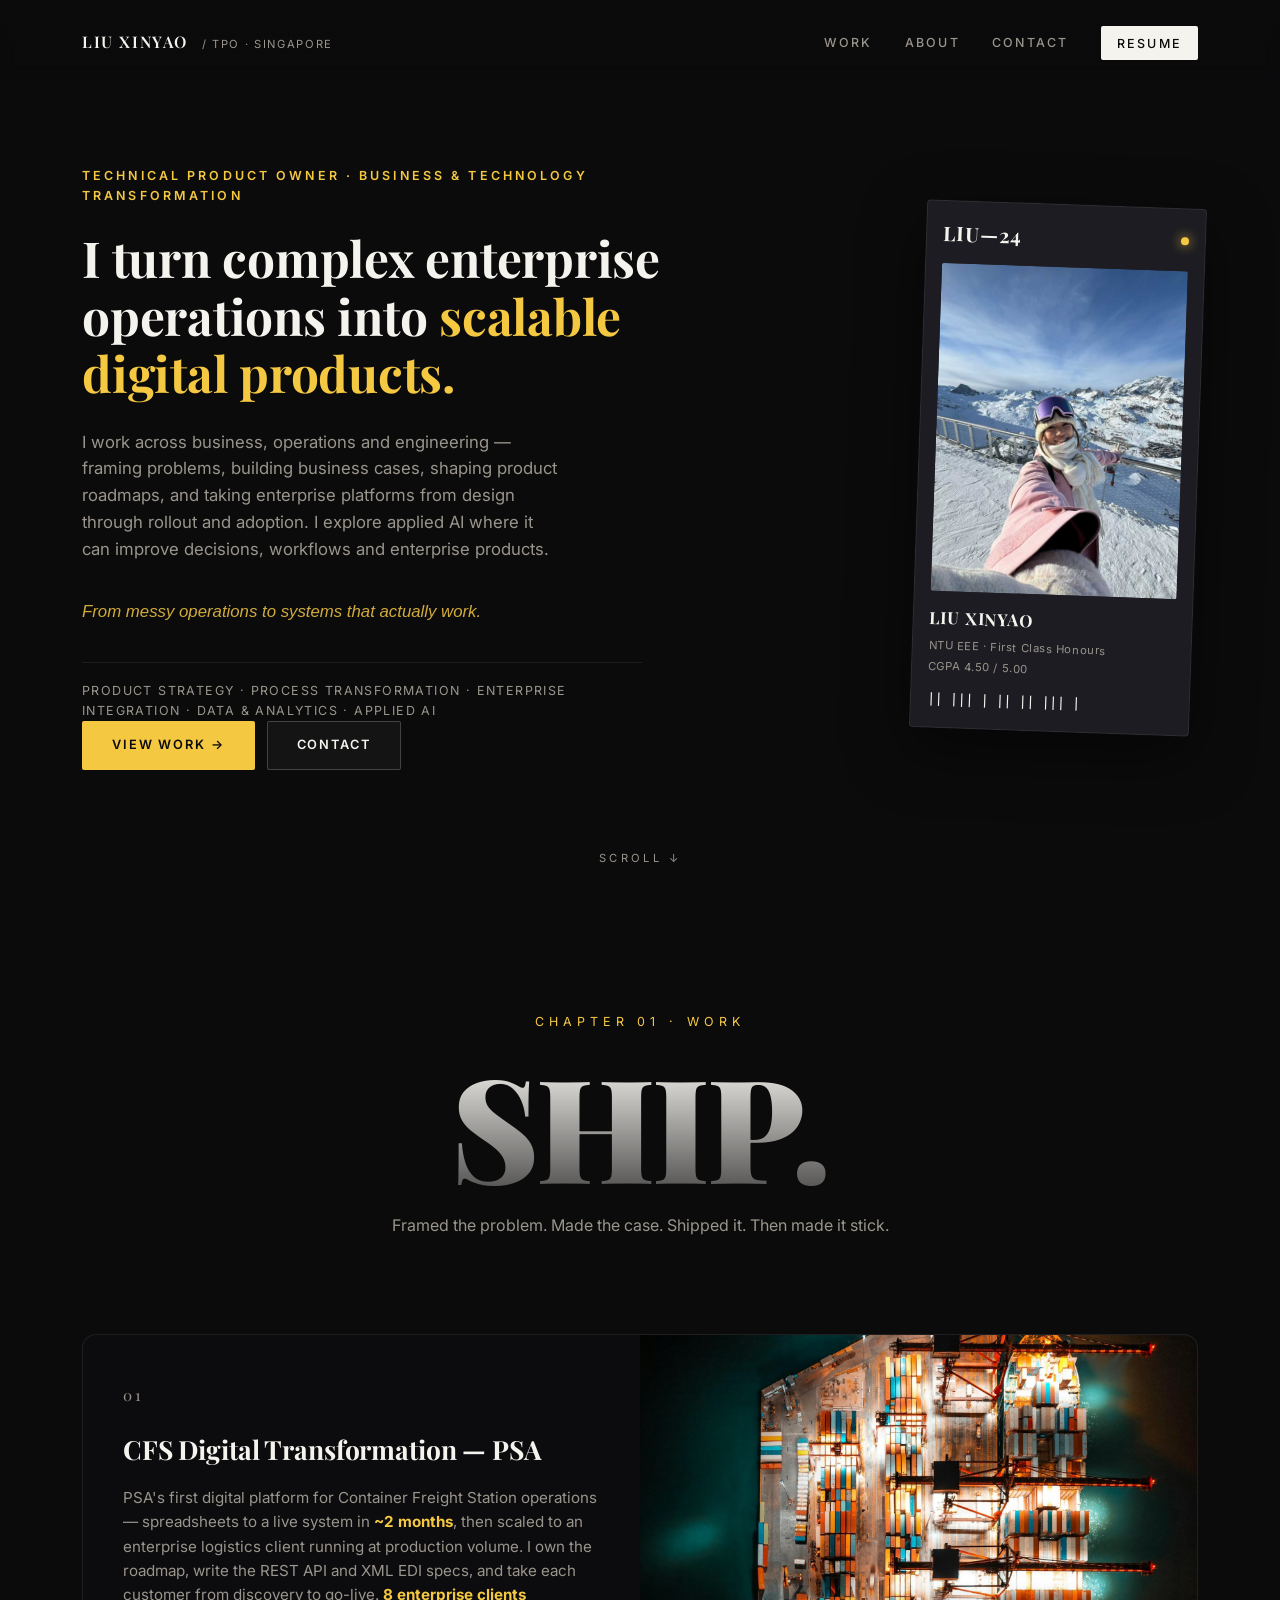
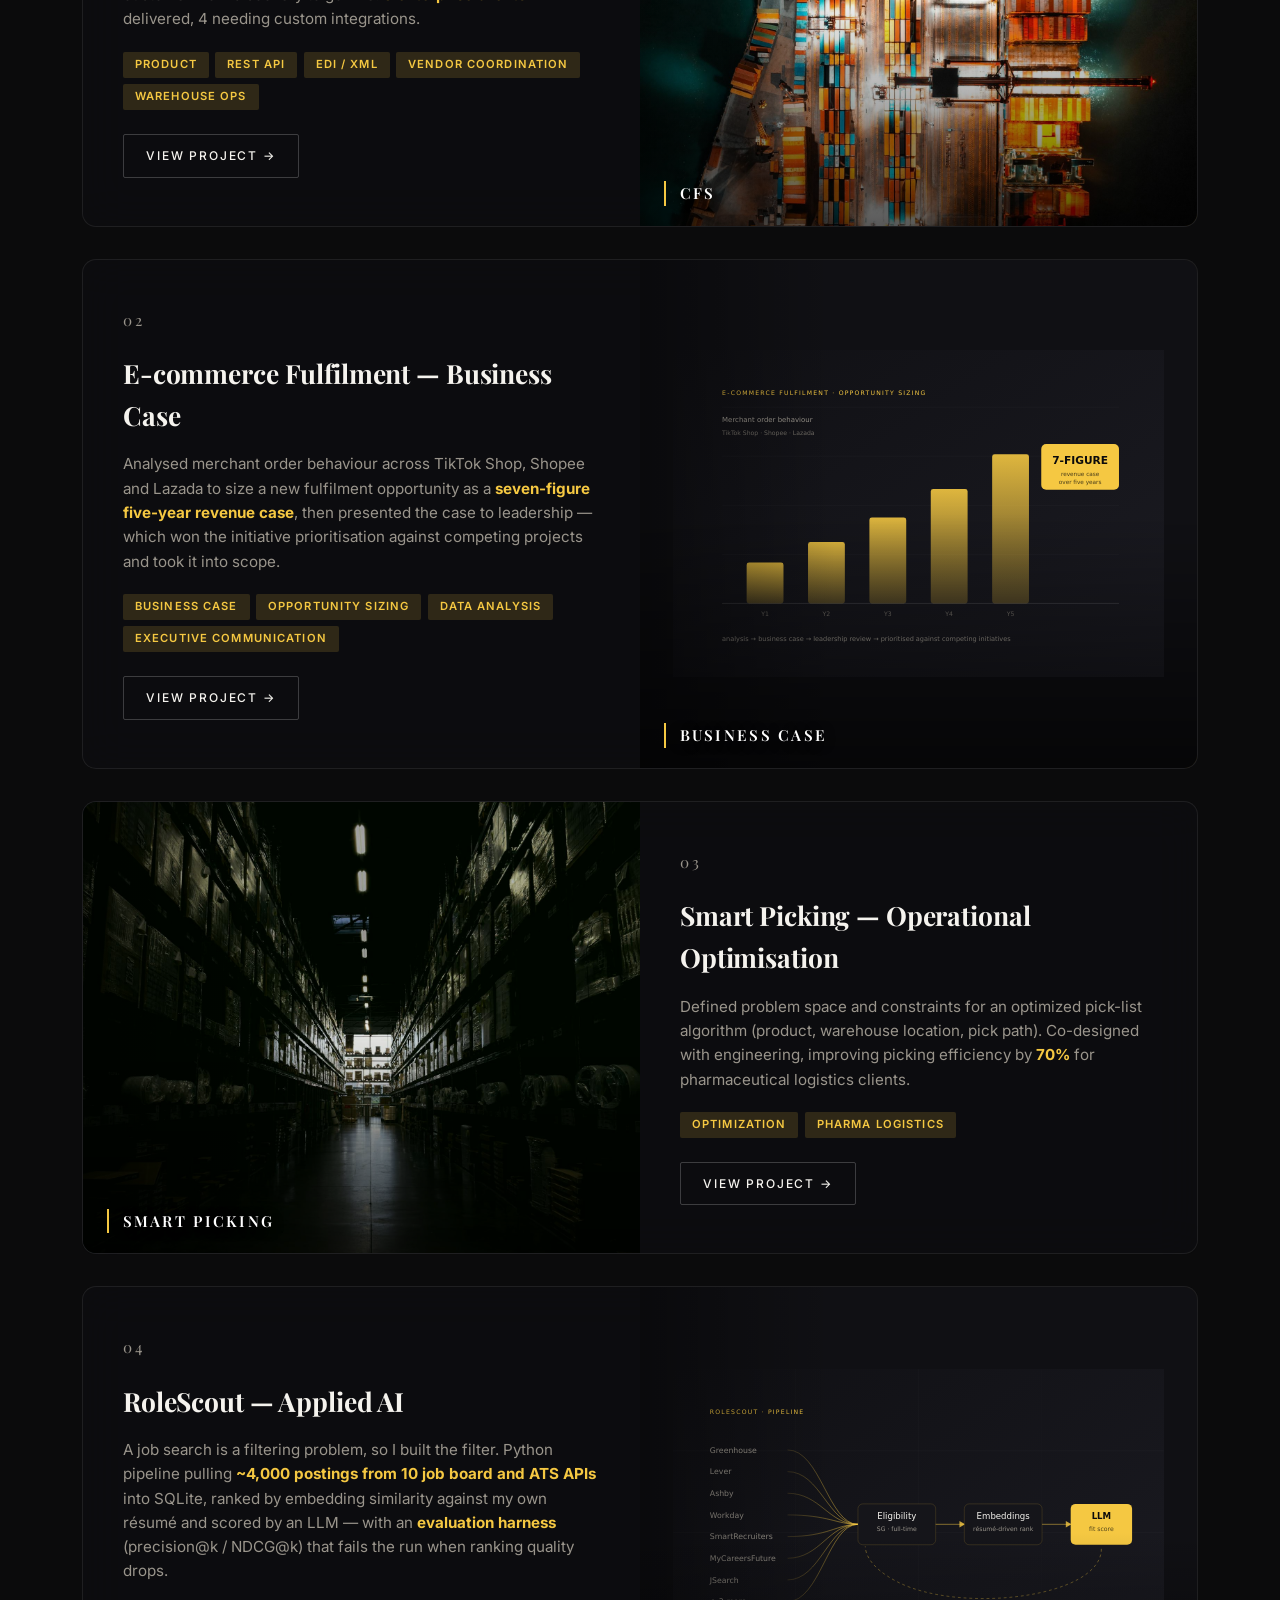
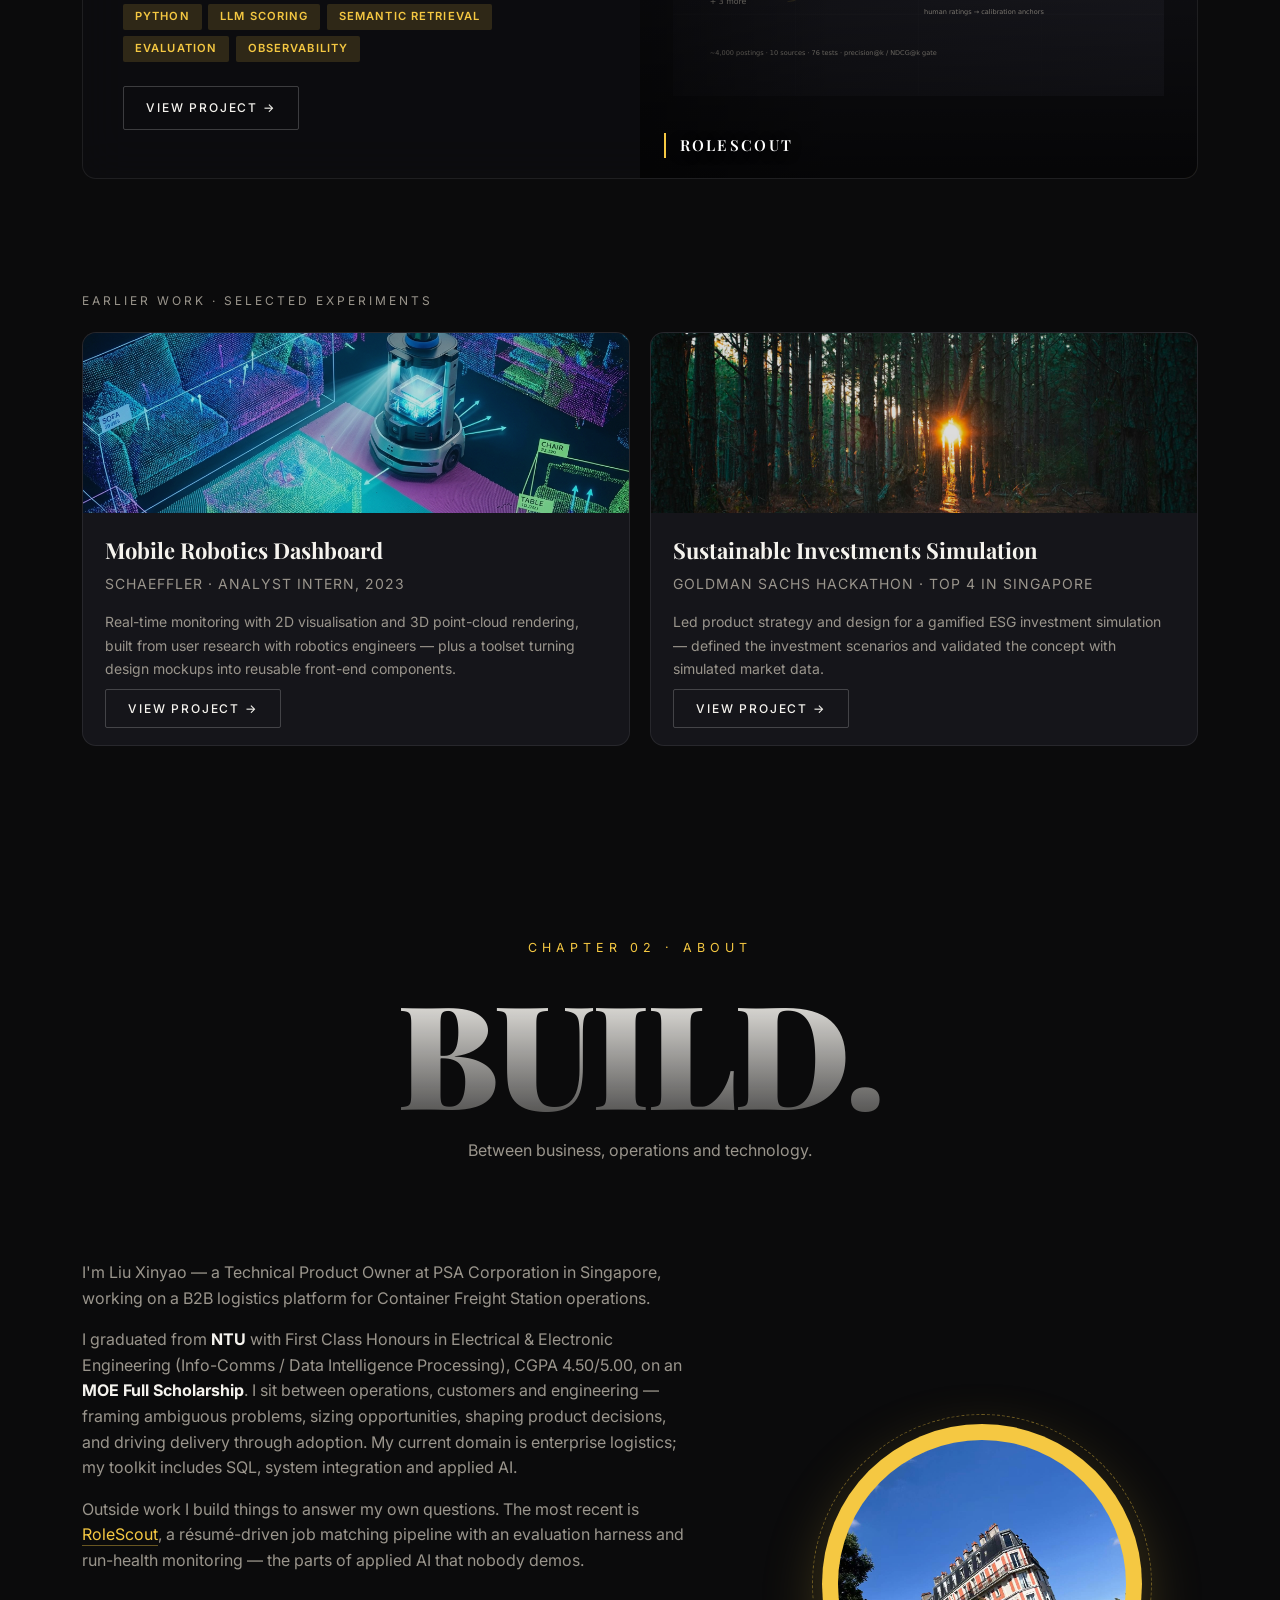
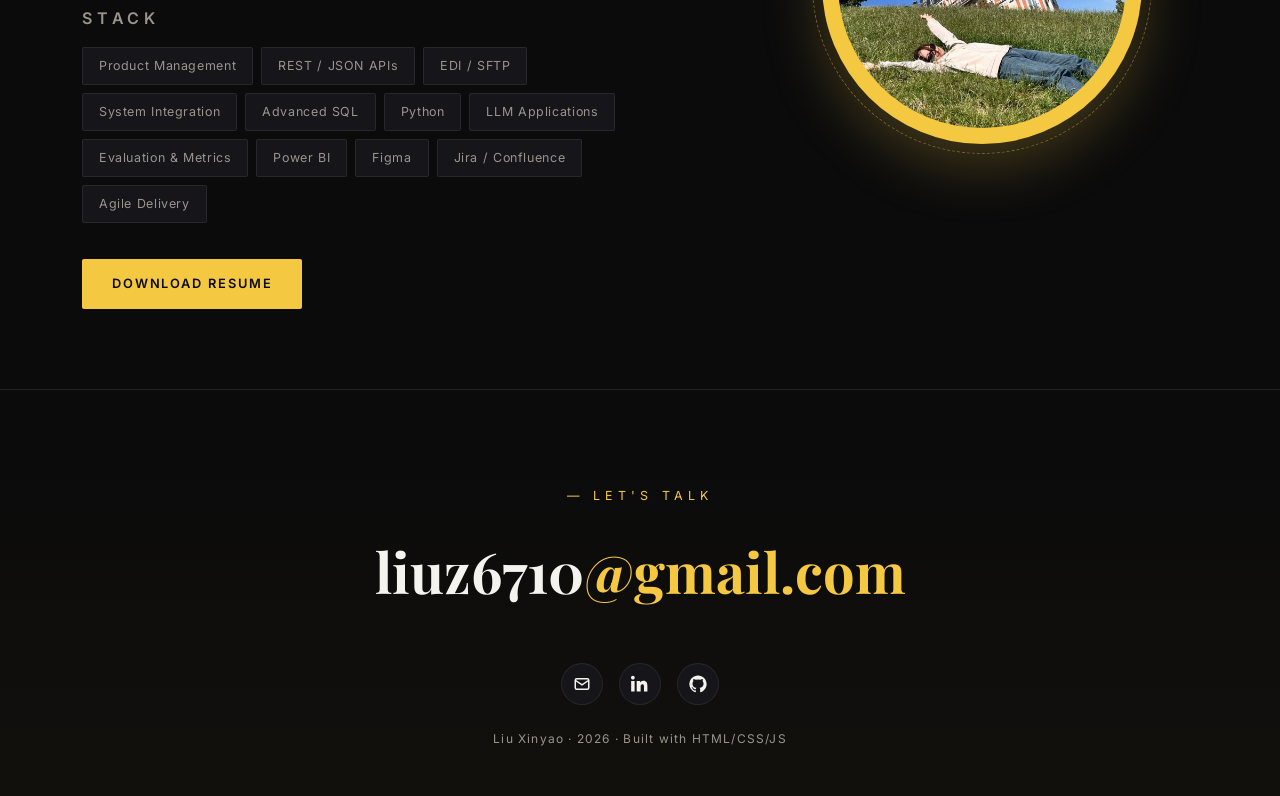
==== commit 98668f2e: "Abstract the internal revenue projection and client volume figures Public portfolio keeps the decisi" ====
--- a/index.html
+++ b/index.html
@@ -128,7 +128,7 @@
             PSA's first digital platform for Container Freight Station
             operations — spreadsheets to a live system in
             <strong>~2 months</strong>, then scaled to an enterprise logistics
-            client moving <strong>~1,500 containers a month</strong>. I own the
+            client running at production volume. I own the
             roadmap, write the REST API and XML EDI specs, and take each
             customer from discovery to go-live. <strong>8 enterprise
             clients</strong> delivered, 4 needing custom integrations.
@@ -150,7 +150,7 @@
 
       <article class="project-card spring reverse">
         <div class="project-image image-ecom">
-          <img src="img/projects/ecommerce.svg" alt="Merchant order behaviour sized into a five-year revenue case of S$1.5M+" />
+          <img src="img/projects/ecommerce.svg" alt="Merchant order behaviour analysed and sized into a five-year revenue case" />
           <span class="project-label">Business Case</span>
         </div>
         <div class="project-text">
@@ -158,8 +158,8 @@
           <h3>E-commerce Fulfilment — Business Case</h3>
           <p>
             Analysed merchant order behaviour across TikTok Shop, Shopee and
-            Lazada to size a new fulfilment opportunity at
-            <strong>S$1.5M+ in projected revenue over five years</strong>, then
+            Lazada to size a new fulfilment opportunity as a
+            <strong>seven-figure five-year revenue case</strong>, then
             presented the case to leadership — which won the initiative
             prioritisation against competing projects and took it into scope.
           </p>
